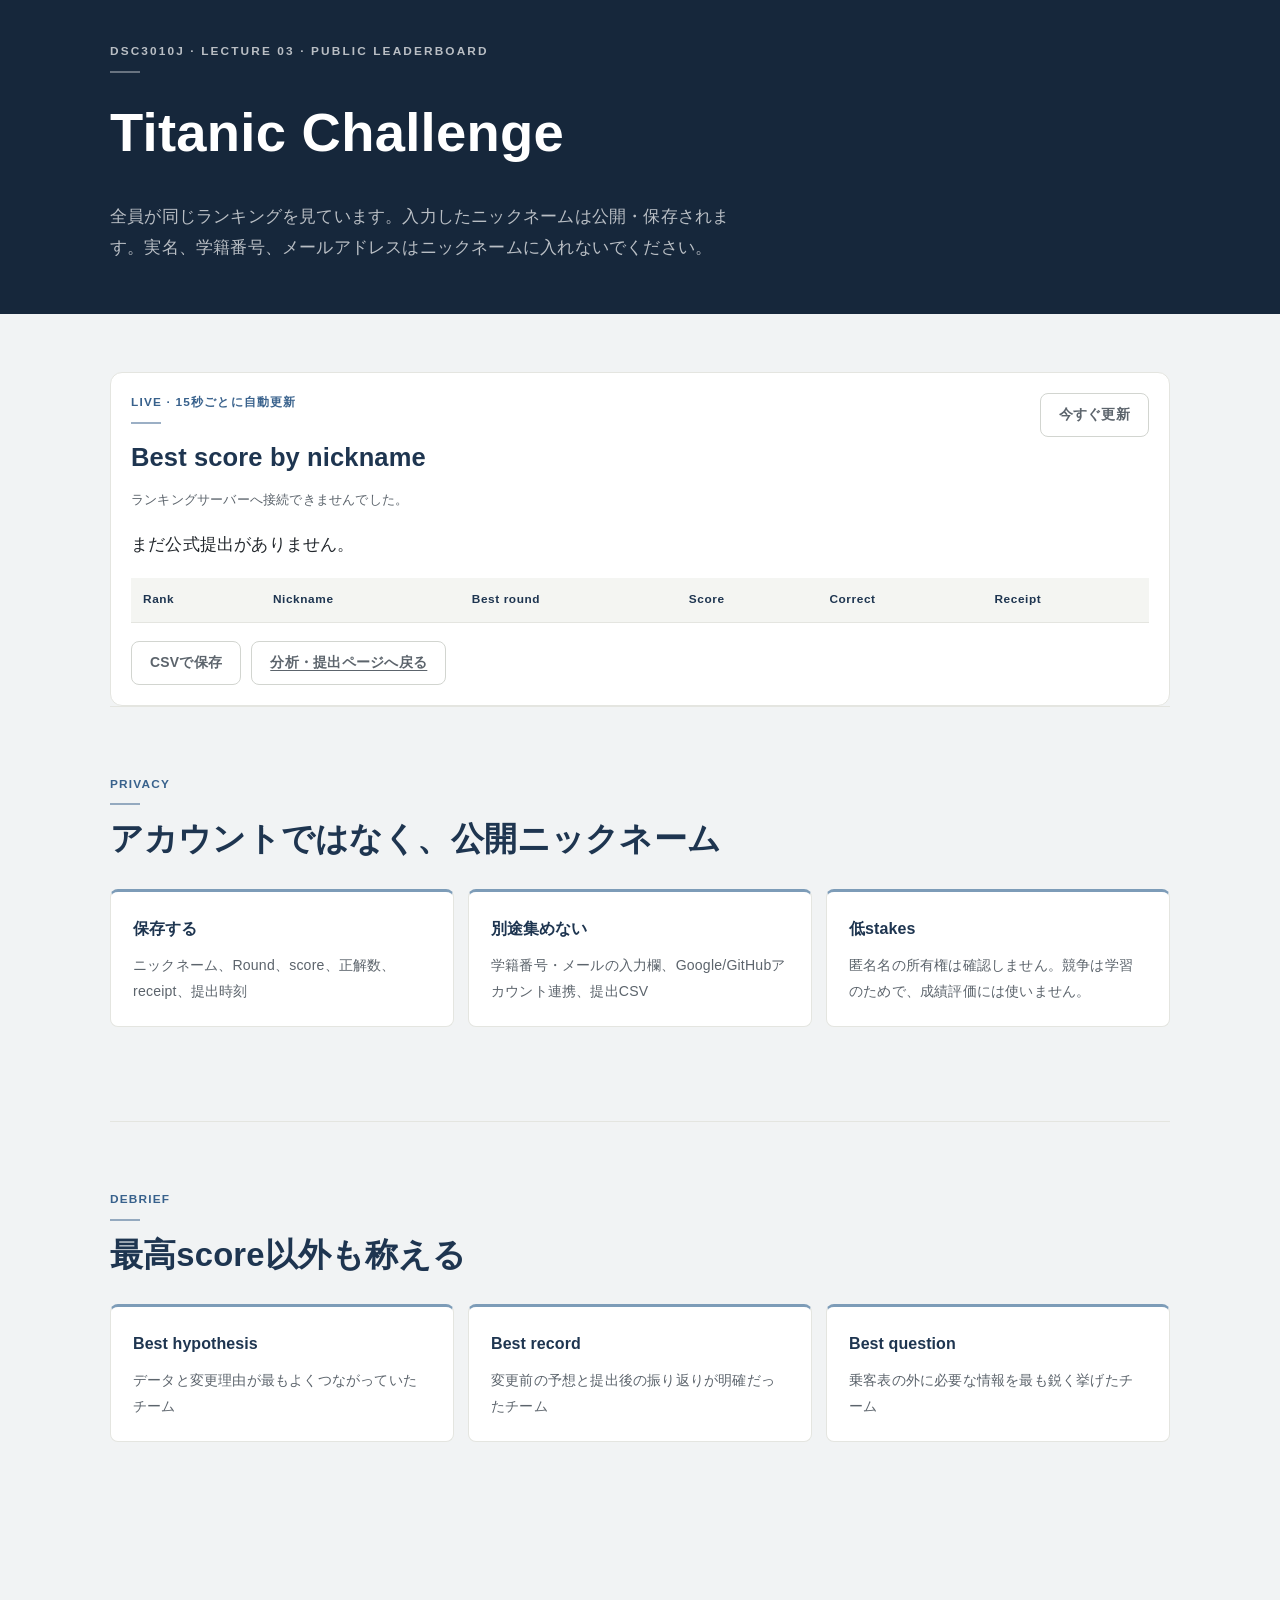
==== docs/leaderboard.html @ 3fd5242b "Publish beginner-first Lecture 3 pipeline" ====
<!DOCTYPE html>
<html lang="ja">
<head>
  <meta charset="utf-8">
  <meta name="viewport" content="width=device-width, initial-scale=1">
  <meta name="description" content="DSC3010J第3回 Titanic classroom competition 公開ランキング">
  <title>公開ランキング｜DSC3010J Titanic Challenge</title>
  <link rel="stylesheet" href="styles.css?v=20260827-beginner1">
</head>
<body class="leaderboard-page">
  <header class="leaderboard-hero">
    <div class="content-width">
      <p class="eyebrow">DSC3010J · LECTURE 03 · PUBLIC LEADERBOARD</p>
      <h1>Titanic Challenge</h1>
      <p>全員が同じランキングを見ています。入力したニックネームは公開・保存されます。実名、学籍番号、メールアドレスはニックネームに入れないでください。</p>
    </div>
  </header>

  <main class="leaderboard-main content-width">
    <section class="leaderboard-card" aria-labelledby="board-title">
      <div class="leaderboard-toolbar">
        <div>
          <p class="section-label">LIVE · 15秒ごとに自動更新</p>
          <h2 id="board-title">Best score by nickname</h2>
          <p id="leaderboard-status" class="board-status" aria-live="polite">ランキングを読み込んでいます…</p>
        </div>
        <button class="button button--quiet" id="refresh-leaderboard" type="button">今すぐ更新</button>
      </div>
      <p id="leaderboard-empty">まだ公式提出がありません。</p>
      <div class="table-scroll">
        <table>
          <thead><tr><th>Rank</th><th>Nickname</th><th>Best round</th><th>Score</th><th>Correct</th><th>Receipt</th></tr></thead>
          <tbody id="leaderboard-body"></tbody>
        </table>
      </div>
      <div class="leaderboard-actions">
        <button class="button button--quiet" id="export-leaderboard" type="button">CSVで保存</button>
        <a class="button button--quiet" href="index.html#submit">分析・提出ページへ戻る</a>
      </div>
    </section>

    <section class="concept-section" aria-labelledby="privacy-title">
      <p class="section-label">PRIVACY</p>
      <h2 id="privacy-title">アカウントではなく、公開ニックネーム</h2>
      <div class="decision-grid">
        <article><h3>保存する</h3><p>ニックネーム、Round、score、正解数、receipt、提出時刻</p></article>
        <article><h3>別途集めない</h3><p>学籍番号・メールの入力欄、Google/GitHubアカウント連携、提出CSV</p></article>
        <article><h3>低stakes</h3><p>匿名名の所有権は確認しません。競争は学習のためで、成績評価には使いません。</p></article>
      </div>
    </section>

    <section class="concept-section" aria-labelledby="awards-title">
      <p class="section-label">DEBRIEF</p>
      <h2 id="awards-title">最高score以外も称える</h2>
      <div class="decision-grid">
        <article><h3>Best hypothesis</h3><p>データと変更理由が最もよくつながっていたチーム</p></article>
        <article><h3>Best record</h3><p>変更前の予想と提出後の振り返りが明確だったチーム</p></article>
        <article><h3>Best question</h3><p>乗客表の外に必要な情報を最も鋭く挙げたチーム</p></article>
      </div>
    </section>
  </main>

  <script src="competition-data.js?v=20260827-beginner1"></script>
  <script src="api-config.js?v=20260827-beginner1"></script>
  <script src="competition-api.js?v=20260827-beginner1"></script>
  <script src="leaderboard.js?v=20260827-beginner1"></script>
</body>
</html>
---- docs/styles.css ----
/* =========================================================
   DSC3010J 第3回 実習・予測コンペページ
   落ち着いた学術系エディトリアル。淡い紙色 + 藍 + 抑えた差し色。
   ========================================================= */

:root {
  /* --- 面 --- */
  --paper:        #fbfbf9;   /* 背景（わずかに温かい白） */
  --surface:      #ffffff;   /* カード面 */
  --surface-sunk: #f4f5f2;   /* 沈んだ面 */
  --line:         #e4e5e0;   /* 罫線（ヘアライン） */
  --line-strong:  #d2d5d0;

  /* --- 文字 --- */
  --ink:          #23282d;   /* 本文 */
  --ink-soft:     #5c646c;   /* 補足 */
  --ink-faint:    #8b9299;   /* ラベル */

  /* --- 主色（藍） --- */
  --navy:         #1e3550;
  --navy-deep:    #16273b;
  --blue:         #38618c;
  --blue-soft:    #7d9cb8;
  --blue-tint:    #eef2f7;
  --blue-tint-2:  #e2e9f1;

  /* --- 差し色（いずれも彩度を落とす） --- */
  --clay:         #8a4b42;   /* 注意 */
  --clay-tint:    #f8f1ef;
  --moss:         #4a6b52;   /* 補足説明 */
  --moss-tint:    #eff3ef;
  --amber:        #8a6a2f;   /* 実行中 */

  --radius:    12px;
  --radius-sm: 8px;
  --shadow:    0 1px 2px rgba(30, 53, 80, 0.04), 0 8px 24px -14px rgba(30, 53, 80, 0.18);
  --shadow-lift: 0 2px 4px rgba(30, 53, 80, 0.05), 0 16px 36px -18px rgba(30, 53, 80, 0.25);

  --measure: 74ch;   /* 本文の読みやすい行長 */
  --page:    1060px;
  --gutter:  clamp(20px, 5vw, 40px);
}

* { box-sizing: border-box; }
[hidden] { display: none !important; }

html {
  scroll-behavior: smooth;
  -webkit-text-size-adjust: 100%;
}

body {
  margin: 0;
  color: var(--ink);
  background: var(--paper);
  font-family: -apple-system, BlinkMacSystemFont, "Segoe UI", "Hiragino Sans",
               "Hiragino Kaku Gothic ProN", "Yu Gothic UI", "Yu Gothic",
               "Noto Sans JP", Meiryo, sans-serif;
  font-size: 17px;
  line-height: 1.85;
  font-feature-settings: "palt" 1;   /* 和文の詰め。段落の見た目が締まる */
  letter-spacing: 0.012em;
  text-rendering: optimizeLegibility;
  -webkit-font-smoothing: antialiased;
}

h1, h2, h3 {
  font-feature-settings: "palt" 1;
  letter-spacing: 0.005em;
  text-wrap: balance;
}

p { text-wrap: pretty; }

button, textarea, input { font: inherit; color: inherit; }

code, pre, textarea, kbd {
  font-family: ui-monospace, "SFMono-Regular", "Cascadia Mono", Consolas,
               "Liberation Mono", Menlo, monospace;
  font-feature-settings: normal;
}

code {
  padding: 0.06em 0.34em;
  line-height: 1.5;
  color: var(--navy);
  background: var(--blue-tint);
  border: 1px solid var(--blue-tint-2);
  border-radius: 5px;
  font-size: 0.88em;
  word-break: break-word;
}

strong, b { font-weight: 700; }

a { color: var(--blue); text-underline-offset: 3px; }
a:hover { color: var(--navy); }

:focus-visible {
  outline: 2px solid var(--blue);
  outline-offset: 3px;
  border-radius: 4px;
}

hr { border: 0; border-top: 1px solid var(--line); margin: 40px 0; }

.skip-link {
  position: fixed;
  top: 10px;
  left: 10px;
  z-index: 100;
  padding: 10px 16px;
  color: #fff;
  background: var(--navy);
  border-radius: var(--radius-sm);
  text-decoration: none;
  transform: translateY(-200%);
}
.skip-link:focus { transform: translateY(0); }

.content-width {
  width: min(var(--page), calc(100% - var(--gutter) * 2));
  margin-inline: auto;
}

/* ============================ ヒーロー ============================ */

.hero {
  position: relative;
  color: #fff;
  background:
    radial-gradient(120% 140% at 88% -20%, rgba(125, 156, 184, 0.30), transparent 58%),
    linear-gradient(168deg, var(--navy) 0%, var(--navy-deep) 100%);
}

.hero::after {
  content: "";
  position: absolute;
  inset: auto 0 0 0;
  height: 1px;
  background: linear-gradient(90deg, transparent, rgba(255, 255, 255, 0.22), transparent);
}

.hero__inner {
  position: relative;
  z-index: 1;
  width: min(var(--page), calc(100% - var(--gutter) * 2));
  margin-inline: auto;
  padding: clamp(56px, 9vw, 88px) 0 clamp(48px, 7vw, 72px);
}

.eyebrow,
.section-label {
  margin: 0 0 10px;
  color: var(--blue-soft);
  font-size: 0.74rem;
  font-weight: 700;
  letter-spacing: 0.18em;
  line-height: 1.6;
}

.section-label {
  color: var(--blue);
  letter-spacing: 0.1em;
}

.eyebrow::after,
.section-label::after {
  content: "";
  display: block;
  width: 30px;
  margin-top: 10px;
  border-top: 2px solid currentColor;
  opacity: 0.5;
}

.hero h1 {
  max-width: 22ch;
  margin: 0;
  font-size: clamp(2.05rem, 5.4vw, 3.5rem);
  font-weight: 700;
  line-height: 1.28;
  letter-spacing: -0.005em;
}

.hero__lead {
  max-width: 62ch;
  margin: 22px 0 0;
  color: rgba(255, 255, 255, 0.80);
  font-size: clamp(1rem, 1.6vw, 1.14rem);
  line-height: 1.9;
}

.hero__meta {
  display: flex;
  flex-wrap: wrap;
  gap: 8px;
  margin-top: 32px;
}

.hero__meta span {
  padding: 5px 13px;
  color: rgba(255, 255, 255, 0.78);
  background: rgba(255, 255, 255, 0.05);
  border: 1px solid rgba(255, 255, 255, 0.18);
  border-radius: 999px;
  font-size: 0.8rem;
  letter-spacing: 0.02em;
}

/* ========================= 実行環境バー ========================= */

.runtime-bar {
  position: sticky;
  top: 0;
  z-index: 20;
  color: var(--ink);
  background: rgba(251, 251, 249, 0.94);
  border-bottom: 1px solid var(--line);
  backdrop-filter: saturate(1.4) blur(12px);
  -webkit-backdrop-filter: saturate(1.4) blur(12px);
}

.runtime-bar__inner {
  display: flex;
  align-items: center;
  justify-content: space-between;
  gap: 20px;
  width: min(var(--page), calc(100% - var(--gutter) * 2));
  min-height: 62px;
  margin-inline: auto;
}

/* 進み具合を、バー下端の細い線として常時表示する */
.runtime-bar__progress {
  position: absolute;
  inset: auto 0 -1px 0;
  height: 2px;
  background: transparent;
}

.runtime-bar__progress > i {
  display: block;
  width: 0;
  height: 100%;
  background: var(--blue);
  transition: width 0.4s ease;
}

.runtime-status {
  display: flex;
  align-items: center;
  gap: 12px;
  min-width: 0;
}

.runtime-status strong,
.runtime-status span { display: block; }

.runtime-status strong {
  color: var(--navy);
  font-size: 0.95rem;
  font-weight: 700;
  line-height: 1.35;
}

.runtime-status div > span {
  color: var(--ink-faint);
  font-size: 0.76rem;
  line-height: 1.45;
}

.status-dot {
  position: relative;
  width: 10px;
  height: 10px;
  flex: 0 0 10px;
  border-radius: 50%;
  background: var(--ink-faint);
}

.status-dot--loading {
  background: var(--amber);
  animation: pulse 1.8s ease-out infinite;
}

.status-dot--ready { background: var(--moss); }
.status-dot--error { background: #9d3227; }

@keyframes pulse {
  0%   { box-shadow: 0 0 0 0 rgba(138, 106, 47, 0.45); }
  70%  { box-shadow: 0 0 0 8px rgba(138, 106, 47, 0); }
  100% { box-shadow: 0 0 0 0 rgba(138, 106, 47, 0); }
}

/* ============================ 導入 ============================ */

.intro {
  display: grid;
  grid-template-columns: minmax(0, 1.65fr) minmax(250px, 0.78fr);
  gap: clamp(28px, 4vw, 52px);
  padding: clamp(44px, 5.5vw, 62px) 0 36px;
}

.intro h2,
.how-to h2,
.summary h2 {
  margin: 0;
  color: var(--navy);
  font-size: clamp(1.5rem, 3.2vw, 2.1rem);
  font-weight: 700;
  line-height: 1.45;
}

.intro__main p { max-width: var(--measure); }
.intro__main > p:last-child { margin-bottom: 0; }

.note-card {
  align-self: start;
  padding: 22px 24px;
  background: var(--surface);
  border: 1px solid var(--line);
  border-radius: var(--radius);
  box-shadow: var(--shadow);
}

.note-card h3 {
  margin: 0 0 12px;
  padding-bottom: 10px;
  color: var(--navy);
  border-bottom: 1px solid var(--line);
  font-size: 0.98rem;
}

.note-card ol {
  margin: 0;
  padding-left: 1.35em;
  color: var(--ink-soft);
  font-size: 0.92rem;
  line-height: 1.7;
}

.note-card li { margin-bottom: 8px; }
.note-card li:last-child { margin-bottom: 0; }
.note-card li b { display: block; color: var(--ink); font-weight: 700; }

/* --------------------------- 使い方 --------------------------- */

.how-to { padding: 16px 0 clamp(36px, 4vw, 48px); }

.three-steps {
  display: grid;
  grid-template-columns: repeat(3, minmax(0, 1fr));
  gap: 14px;
  margin-top: 26px;
}

.three-steps article {
  padding: 22px 22px 24px;
  background: var(--surface);
  border: 1px solid var(--line);
  border-radius: var(--radius);
}

.step-number {
  display: grid;
  place-items: center;
  width: 30px;
  height: 30px;
  color: var(--blue);
  background: var(--blue-tint);
  border: 1px solid var(--blue-tint-2);
  border-radius: 50%;
  font-size: 0.86rem;
  font-weight: 700;
}

.three-steps h3 {
  margin: 14px 0 4px;
  color: var(--navy);
  font-size: 1rem;
}

.three-steps p {
  margin: 0;
  color: var(--ink-soft);
  font-size: 0.9rem;
  line-height: 1.75;
}

.progress-panel {
  margin-top: 22px;
  padding: 16px 20px 18px;
  background: var(--surface-sunk);
  border: 1px solid var(--line);
  border-radius: var(--radius);
}

.progress-panel__labels {
  display: flex;
  justify-content: space-between;
  align-items: baseline;
  gap: 12px;
  color: var(--navy);
  font-size: 0.88rem;
}

.progress-panel__labels strong {
  font-variant-numeric: tabular-nums;
  font-size: 1rem;
}

.progress-track {
  height: 6px;
  margin-top: 10px;
  overflow: hidden;
  background: var(--blue-tint-2);
  border-radius: 999px;
}

.progress-fill {
  width: 0;
  height: 100%;
  background: var(--blue);
  border-radius: inherit;
  transition: width 0.4s ease;
}

/* ----------------------- 先に知っておくこと ----------------------- */

.error-guide {
  margin-bottom: clamp(32px, 4vw, 44px);
  padding: 24px 26px 26px;
  background: var(--surface);
  border: 1px solid var(--line);
  border-radius: var(--radius);
}

.error-guide h2 {
  margin: 0 0 18px;
  color: var(--navy);
  font-size: 1.1rem;
}

.error-guide > div {
  display: grid;
  grid-template-columns: repeat(auto-fit, minmax(min(240px, 100%), 1fr));
  gap: 10px;
}

.error-guide article {
  padding: 14px 16px 15px;
  background: var(--surface-sunk);
  border: 1px solid var(--line);
  border-radius: var(--radius-sm);
}

.error-guide article b {
  display: block;
  margin-bottom: 3px;
  color: var(--navy);
  font-size: 0.92rem;
}

.error-guide article p {
  margin: 0;
  color: var(--ink-soft);
  font-size: 0.87rem;
  line-height: 1.7;
}

/* ---------------------------- 章の一覧 ---------------------------- */

.chapter-nav {
  display: grid;
  grid-template-columns: repeat(auto-fit, minmax(min(170px, 100%), 1fr));
  gap: 8px;
  margin-bottom: clamp(36px, 4.5vw, 52px);
}

.chapter-nav a {
  padding: 14px 16px 15px;
  color: var(--navy);
  background: var(--surface);
  border: 1px solid var(--line);
  border-radius: var(--radius-sm);
  text-decoration: none;
  font-size: 0.9rem;
  font-weight: 700;
  line-height: 1.5;
  transition: border-color 0.18s ease, background 0.18s ease, transform 0.18s ease;
}

.chapter-nav a:hover,
.chapter-nav a:focus-visible {
  background: var(--blue-tint);
  border-color: var(--blue-soft);
  transform: translateY(-1px);
}

.chapter-nav span {
  display: block;
  margin-bottom: 2px;
  color: var(--blue);
  font-size: 0.66rem;
  font-weight: 700;
  letter-spacing: 0.14em;
}

/* ============================ 章見出し ============================ */

.part-heading {
  scroll-margin-top: 74px;
  color: var(--ink);
  background: var(--surface-sunk);
  border-top: 1px solid var(--line);
  border-bottom: 1px solid var(--line);
}

.part-heading .content-width {
  position: relative;
  padding: clamp(38px, 5vw, 54px) 0 clamp(34px, 4.5vw, 48px);
  border-left: 3px solid var(--blue);
  padding-left: clamp(18px, 2.5vw, 26px);
}

.part-heading p {
  margin: 0;
  color: var(--blue);
  font-size: 0.72rem;
  font-weight: 700;
  letter-spacing: 0.18em;
}

.part-heading h2 {
  margin: 6px 0 6px;
  color: var(--navy);
  font-size: clamp(1.55rem, 4vw, 2.35rem);
  font-weight: 700;
  line-height: 1.35;
}

.part-heading span {
  color: var(--ink-soft);
  font-size: 0.92rem;
}

/* ========================= 解説セクション ========================= */

.concept-section {
  padding: clamp(48px, 6vw, 68px) 0;
  border-top: 1px solid var(--line);
}

.concept-section > h2 {
  margin: 4px 0 16px;
  color: var(--navy);
  font-size: clamp(1.45rem, 3.2vw, 2.05rem);
  font-weight: 700;
  line-height: 1.45;
}

.concept-section > p { max-width: var(--measure); }

/* ---- 3列カード（前回の確認・六つの段階・五つの確認・AIの判断） ---- */

.grammar-grid {
  display: grid;
  grid-template-columns: repeat(auto-fit, minmax(min(280px, 100%), 1fr));
  gap: 12px;
  margin: 28px 0;
}

.grammar-grid article {
  padding: 20px 20px 22px;
  background: var(--surface);
  border: 1px solid var(--line);
  border-top: 2px solid var(--blue-soft);
  border-radius: var(--radius-sm);
}

.grammar-grid code {
  display: inline-block;
  margin-bottom: 10px;
  padding: 4px 10px;
  color: var(--navy);
  background: var(--blue-tint);
  font-size: 0.9rem;
  font-weight: 700;
}

.grammar-grid p {
  margin: 0;
  color: var(--ink-soft);
  font-size: 0.9rem;
  line-height: 1.75;
}

.grammar-grid p b {
  color: var(--navy);
  font-weight: 700;
}

/* ---------------------------- 型の3枚 ---------------------------- */

.type-grid {
  display: grid;
  grid-template-columns: repeat(auto-fit, minmax(min(210px, 100%), 1fr));
  gap: 12px;
  margin: 26px 0;
}

.type-grid article {
  padding: 18px 20px 20px;
  background: var(--surface);
  border: 1px solid var(--line);
  border-radius: var(--radius-sm);
}

.type-grid article > b {
  display: inline-block;
  margin-bottom: 8px;
  padding: 3px 9px;
  color: var(--navy);
  background: var(--blue-tint);
  border-radius: 5px;
  font-family: ui-monospace, "SFMono-Regular", Consolas, monospace;
  font-size: 0.88rem;
  font-weight: 700;
}

.type-grid p {
  margin: 0;
  color: var(--ink-soft);
  font-size: 0.9rem;
}

/* ------------------------- 表の構造（2枚） ------------------------- */

.structure-grid {
  display: grid;
  grid-template-columns: repeat(auto-fit, minmax(min(220px, 100%), 1fr));
  gap: 12px;
  margin: 26px 0;
}

.structure-grid article {
  padding: 18px 20px 20px;
  background: var(--surface);
  border: 1px solid var(--line);
  border-left: 3px solid var(--blue-soft);
  border-radius: var(--radius-sm);
}

.structure-grid article > b {
  display: block;
  margin-bottom: 4px;
  color: var(--navy);
  font-size: 1rem;
}

.structure-grid p {
  margin: 0;
  color: var(--ink-soft);
  font-size: 0.9rem;
}

/* --------------------------- 比較演算子 --------------------------- */

.operator-guide {
  margin: 24px 0;
  padding: 22px 24px 24px;
  background: var(--surface);
  border: 1px solid var(--line);
  border-radius: var(--radius);
}

.operator-guide h3 {
  margin: 0 0 14px;
  color: var(--navy);
  font-size: 1rem;
}

.operator-guide > div {
  display: grid;
  grid-template-columns: repeat(auto-fit, minmax(min(130px, 100%), 1fr));
  gap: 8px;
}

.operator-guide > div span {
  padding: 10px 12px;
  background: var(--surface-sunk);
  border: 1px solid var(--line);
  border-radius: var(--radius-sm);
}

.operator-guide > div b {
  display: block;
  margin-bottom: 5px;
  color: var(--ink-soft);
  font-size: 0.76rem;
  font-weight: 700;
  letter-spacing: 0.04em;
}

.operator-guide > div code {
  background: var(--blue-tint);
  font-size: 0.98rem;
  font-weight: 700;
}

.operator-guide > p {
  margin: 16px 0 0;
  color: var(--ink-soft);
  font-size: 0.89rem;
  line-height: 1.8;
}

/* ============================ 各問（lesson） ============================ */

.lesson {
  display: grid;
  grid-template-columns: 66px minmax(0, 1fr);
  gap: clamp(16px, 2.5vw, 28px);
  padding: clamp(44px, 5vw, 60px) 0;
  border-top: 1px solid var(--line);
}

.lesson:first-of-type { border-top: 0; }

.lesson__number {
  padding-top: 10px;
  color: var(--blue-soft);
  font-family: ui-monospace, "SFMono-Regular", Consolas, monospace;
  font-size: 1.5rem;
  font-weight: 700;
  font-variant-numeric: tabular-nums;
  line-height: 1;
  letter-spacing: 0.02em;
}

.lesson__body { min-width: 0; }

.lesson h2 {
  margin: 0;
  color: var(--navy);
  font-size: clamp(1.32rem, 2.9vw, 1.82rem);
  font-weight: 700;
  line-height: 1.45;
}

.lesson__body > p {
  max-width: var(--measure);
  margin: 14px 0;
}

.lesson h2 + p { margin-top: 16px; }

/* --------------------------- 注記ブロック --------------------------- */
/*  ラベル + 本文。左に細い罫。全面ベタ塗りは使わない（落ち着かせるため） */

.predict,
.explanation,
.warning-card,
.takeaway,
.syntax-card {
  display: grid;
  grid-template-columns: minmax(0, 168px) minmax(0, 1fr);
  align-items: start;
  gap: 6px 20px;
  margin: 22px 0;
  padding: 16px 20px 17px;
  border: 1px solid var(--line);
  border-left: 3px solid var(--line-strong);
  border-radius: var(--radius-sm);
  font-size: 0.94rem;
  line-height: 1.8;
}

.predict > strong,
.explanation > strong,
.warning-card > strong,
.takeaway > strong,
.syntax-card > code {
  font-size: 0.9rem;
  font-weight: 700;
  line-height: 1.65;
}

.predict {
  background: var(--surface-sunk);
  border-left-color: var(--blue-soft);
}
.predict > strong { color: var(--blue); }

.syntax-card {
  align-items: center;
  background: var(--blue-tint);
  border-color: var(--blue-tint-2);
  border-left-color: var(--blue);
}

.syntax-card > code {
  padding: 6px 12px;
  color: var(--navy);
  background: var(--surface);
  border-color: var(--blue-tint-2);
  font-size: 1rem;
  line-height: 1.7;
}

.syntax-card > span { color: var(--ink-soft); }

/* 長い文（AIに送ったプロンプトなど）を引用するときは、横並びをやめて積む */
.syntax-card--prompt {
  display: block;
  padding: 18px 22px 18px;
}

.syntax-card--prompt > code {
  display: block;
  margin: 0 0 10px;
  padding: 14px 16px;
  font-size: 0.94rem;
  font-weight: 500;
  line-height: 1.95;
}

.syntax-card--prompt > span {
  display: block;
  font-size: 0.82rem;
}

.explanation {
  background: var(--moss-tint);
  border-color: #dfe7e0;
  border-left-color: var(--moss);
}
.explanation > strong { color: var(--moss); }

.warning-card {
  background: var(--clay-tint);
  border-color: #eeddd9;
  border-left-color: var(--clay);
}
.warning-card > strong { color: var(--clay); }

/* 要点。もっとも強いが、暗い面ではなく濃い藍の縁取りで示す */
.takeaway {
  background: var(--blue-tint);
  border-color: var(--blue-tint-2);
  border-left: 3px solid var(--navy);
}
.takeaway > strong { color: var(--navy); }
.takeaway > span { color: #33414f; }

.predict code,
.explanation code,
.warning-card code,
.takeaway code {
  background: rgba(255, 255, 255, 0.72);
  border-color: rgba(30, 53, 80, 0.1);
}

/* ------------------------- 読む順・対応づけ ------------------------- */

.reading-order {
  display: flex;
  flex-wrap: wrap;
  align-items: center;
  gap: 8px;
  margin: 22px 0;
  padding: 15px 18px;
  background: var(--surface);
  border: 1px solid var(--line);
  border-radius: var(--radius-sm);
  font-size: 0.9rem;
}

.reading-order span {
  padding: 6px 11px;
  color: var(--navy);
  background: var(--surface-sunk);
  border: 1px solid var(--line);
  border-radius: 6px;
  font-weight: 700;
}

.reading-order b {
  color: var(--blue-soft);
  font-size: 1.05rem;
}

.code-map {
  display: grid;
  grid-template-columns: repeat(auto-fit, minmax(min(240px, 100%), 1fr));
  gap: 8px;
  margin: 22px 0;
}

.code-map span {
  padding: 10px 13px;
  color: var(--ink-soft);
  background: var(--surface);
  border: 1px solid var(--line);
  border-radius: var(--radius-sm);
  font-size: 0.88rem;
}

/* --------------------------- 一文の位置づけ --------------------------- */

.sentence-profile {
  display: grid;
  grid-template-columns: repeat(auto-fit, minmax(min(230px, 100%), 1fr));
  gap: 1px;
  overflow: hidden;
  margin: 22px 0 -8px;
  background: var(--line);
  border: 1px solid var(--line);
  border-radius: var(--radius-sm);
}

.sentence-profile span {
  padding: 11px 14px;
  background: var(--surface);
  font-size: 0.84rem;
  line-height: 1.6;
}

.sentence-profile b {
  display: block;
  margin-bottom: 2px;
  color: var(--ink-faint);
  font-size: 0.68rem;
  font-weight: 700;
  letter-spacing: 0.1em;
}

/* ============================ Rのセル ============================ */

.r-cell {
  overflow: hidden;
  margin: 26px 0;
  background: var(--surface);
  border: 1px solid var(--line-strong);
  border-radius: var(--radius);
  box-shadow: var(--shadow);
  transition: border-color 0.2s ease, box-shadow 0.2s ease;
}

.r-cell:focus-within { box-shadow: var(--shadow-lift); }
.r-cell.is-complete  { border-color: rgba(74, 107, 82, 0.5); }
.r-cell.is-running   { border-color: var(--blue-soft); }
.r-cell.has-error    { border-color: rgba(138, 75, 66, 0.55); }

.r-cell__head {
  display: flex;
  justify-content: space-between;
  align-items: baseline;
  gap: 14px;
  padding: 10px 18px;
  color: rgba(255, 255, 255, 0.55);
  background: var(--navy-deep);
  font-size: 0.72rem;
  font-weight: 600;
  letter-spacing: 0.06em;
}

.r-cell__head > span:first-child { color: rgba(255, 255, 255, 0.86); }
.r-cell__head > span:last-child  { text-align: right; }

.r-cell textarea {
  display: block;
  width: 100%;
  min-height: 120px;
  resize: vertical;
  padding: 20px;
  color: #e9eef4;
  background: #1c2a3a;
  border: 0;
  border-radius: 0;
  outline: 0;
  font-size: 0.92rem;
  line-height: 1.7;
  tab-size: 2;
  letter-spacing: 0.01em;
  white-space: pre;
  overflow-x: auto;
  caret-color: #8fb8d8;
}

.r-cell textarea::selection { background: rgba(143, 184, 216, 0.3); }
.r-cell textarea:focus { box-shadow: inset 3px 0 0 var(--blue-soft); }

.r-cell--single textarea {
  min-height: 74px;
  resize: none;
  font-size: 1rem;
}

.r-setup { display: none; }

.r-cell__actions {
  display: flex;
  flex-wrap: wrap;
  gap: 10px;
  padding: 14px 18px;
  background: var(--surface-sunk);
  border-top: 1px solid var(--line);
}

/* ------------------------------ ボタン ------------------------------ */

.button {
  min-height: 40px;
  padding: 8px 18px;
  color: #fff;
  background: var(--blue);
  border: 1px solid var(--blue);
  border-radius: var(--radius-sm);
  cursor: pointer;
  font-size: 0.87rem;
  font-weight: 700;
  letter-spacing: 0.02em;
  transition: background 0.18s ease, border-color 0.18s ease, color 0.18s ease;
}

.button:hover:not(:disabled) {
  background: var(--navy);
  border-color: var(--navy);
}

.button:active:not(:disabled) { transform: translateY(1px); }

.button:disabled {
  color: #9aa4ad;
  background: #e6e8e5;
  border-color: #dcdfdb;
  cursor: not-allowed;
}

.button--quiet {
  color: var(--ink-soft);
  background: transparent;
  border-color: var(--line-strong);
}

.button--quiet:hover:not(:disabled) {
  color: var(--navy);
  background: var(--surface);
  border-color: var(--blue-soft);
}

.button--quiet:disabled { background: transparent; border-color: var(--line); }

.runtime-bar .button--quiet { min-height: 34px; padding: 4px 14px; font-size: 0.8rem; }

/* ----------------------------- Rの返事 ----------------------------- */

.r-output {
  background: var(--surface);
  border-top: 1px solid var(--line);
}

.r-output__label {
  padding: 12px 18px 0;
  color: var(--ink-faint);
  font-size: 0.7rem;
  font-weight: 700;
  letter-spacing: 0.1em;
}

.text-output {
  min-height: 54px;
  margin: 0;
  padding: 8px 18px 18px;
  overflow-x: auto;
  color: var(--ink);
  white-space: pre-wrap;
  font-size: 0.89rem;
  line-height: 1.62;
  tab-size: 8;
}

.text-output:empty { display: none; }

.text-output.is-error {
  margin: 8px 14px 14px;
  padding: 12px 14px;
  color: #7d3227;
  background: var(--clay-tint);
  border-left: 3px solid var(--clay);
  border-radius: 6px;
}

.plot-output {
  display: grid;
  gap: 14px;
  padding: 0 18px 20px;
}

.plot-output:empty { display: none; }

.plot-output canvas {
  display: block;
  width: min(100%, 760px);
  height: auto;
  margin-inline: auto;
  background: #fff;
  border: 1px solid var(--line);
  border-radius: var(--radius-sm);
}

/* ============================ まとめ ============================ */

.summary {
  padding: clamp(60px, 8vw, 92px) 0;
  border-top: 1px solid var(--line);
}

.summary-grid {
  display: grid;
  grid-template-columns: repeat(auto-fit, minmax(min(360px, 100%), 1fr));
  gap: 12px;
  margin-top: 28px;
}

.summary-grid article {
  display: grid;
  grid-template-columns: 28px minmax(0, 1fr);
  align-items: start;
  gap: 16px;
  padding: 20px 22px;
  background: var(--surface);
  border: 1px solid var(--line);
  border-radius: var(--radius);
}

.summary-grid article span {
  display: grid;
  place-items: center;
  width: 28px;
  height: 28px;
  color: var(--blue);
  background: var(--blue-tint);
  border: 1px solid var(--blue-tint-2);
  border-radius: 50%;
  font-size: 0.82rem;
  font-weight: 700;
}

.summary-grid p {
  margin: 0;
  font-size: 0.94rem;
  line-height: 1.8;
}

.system-reference {
  margin-top: 28px;
  padding: 24px 26px 26px;
  background: var(--surface);
  border: 1px solid var(--line);
  border-radius: var(--radius);
}

.system-reference h3 {
  margin: 0 0 16px;
  padding-bottom: 10px;
  color: var(--navy);
  border-bottom: 1px solid var(--line);
  font-size: 1rem;
}

.system-reference > div {
  display: grid;
  grid-template-columns: repeat(auto-fit, minmax(min(380px, 100%), 1fr));
  gap: 8px;
}

.system-reference article {
  padding: 13px 16px;
  background: var(--surface-sunk);
  border: 1px solid var(--line);
  border-radius: var(--radius-sm);
}

.system-reference article span {
  display: block;
  margin-bottom: 5px;
  color: var(--ink-faint);
  font-size: 0.7rem;
  font-weight: 700;
  letter-spacing: 0.1em;
}

.system-reference article p {
  margin: 0;
  font-size: 0.86rem;
  line-height: 1.9;
}

.system-reference article code { background: var(--surface); }

/* 章の締めの一文。ページ内で唯一の暗い面にして、ここぞという所で効かせる */
.final-message {
  margin-top: 28px;
  padding: 26px 30px;
  color: rgba(255, 255, 255, 0.95);
  background: linear-gradient(168deg, var(--navy) 0%, var(--navy-deep) 100%);
  border-radius: var(--radius);
  font-size: clamp(1rem, 1.9vw, 1.1rem);
  font-weight: 500;
  line-height: 1.85;
  text-align: center;
  text-wrap: balance;
}

/* --------------------------- 次回までの課題 --------------------------- */

.reference-note {
  padding: clamp(40px, 5vw, 60px) 0 clamp(56px, 7vw, 80px);
}

.reference-note h2 {
  margin: 0 0 16px;
  color: var(--navy);
  font-size: clamp(1.3rem, 2.8vw, 1.7rem);
  font-weight: 700;
}

.reference-note p {
  max-width: var(--measure);
  color: var(--ink-soft);
  font-size: 0.96rem;
}

.reference-note p strong { color: var(--ink); }

/* ============================= フッター ============================= */

footer {
  color: rgba(255, 255, 255, 0.6);
  background: var(--navy-deep);
}

/* ========================= 第3回：pipeline ========================= */

.hero--lecture03 {
  background:
    radial-gradient(80% 150% at 90% -20%, rgba(190, 159, 91, 0.28), transparent 60%),
    linear-gradient(165deg, #1d3550 0%, #122437 100%);
}

.synthetic-notice {
  margin-top: 44px;
  padding: 24px 28px;
  background: var(--clay-tint);
  border: 1px solid #ead6d1;
  border-left: 5px solid var(--clay);
  border-radius: var(--radius);
}

.synthetic-notice h2 { margin: 0 0 8px; color: var(--navy); font-size: 1.28rem; }
.synthetic-notice p:last-child { margin: 0; color: var(--ink-soft); font-size: 0.93rem; }

/* -------------------- 初学者向けイントロダクション -------------------- */

.beginner-start,
.competition-primer,
.pipeline-overview,
.class-timeline,
.data-guide,
.model-primer {
  padding: clamp(48px, 6vw, 72px) 0;
}

.competition-primer,
.pipeline-overview,
.class-timeline,
.data-guide,
.model-primer {
  border-top: 1px solid var(--line);
}

.beginner-start > h2,
.competition-primer > h2,
.pipeline-overview > h2,
.class-timeline > h2,
.data-guide > h2,
.model-primer > h2 {
  max-width: 29ch;
  margin: 4px 0 14px;
  color: var(--navy);
  font-size: clamp(1.5rem, 3.4vw, 2.2rem);
  line-height: 1.42;
}

.beginner-start__lead,
.competition-primer__lead,
.model-primer__lead {
  max-width: 76ch;
  margin: 0;
  color: var(--ink-soft);
}

.start-grid {
  display: grid;
  grid-template-columns: repeat(3, minmax(0, 1fr));
  gap: 14px;
  margin: 28px 0;
}

.start-grid article {
  display: grid;
  grid-template-columns: 38px minmax(0, 1fr);
  grid-template-rows: auto 1fr;
  gap: 5px 13px;
  min-width: 0;
  padding: 22px;
  background: var(--surface);
  border: 1px solid var(--line);
  border-top: 3px solid var(--blue-soft);
  border-radius: var(--radius);
  box-shadow: var(--shadow);
}

.start-grid article > span {
  display: grid;
  grid-row: 1 / span 2;
  width: 36px;
  height: 36px;
  place-items: center;
  color: #fff;
  background: var(--navy);
  border-radius: 50%;
  font-size: 0.92rem;
  font-weight: 750;
}

.start-grid h3 {
  margin: 1px 0 0;
  color: var(--navy);
  font-size: 1rem;
  line-height: 1.5;
}

.start-grid p {
  margin: 0;
  color: var(--ink-soft);
  font-size: 0.9rem;
  line-height: 1.75;
}

/* --------------------- コンペの比喩と役割 --------------------- */

.competition-analogy,
.passenger-probability {
  display: grid;
  grid-template-columns: repeat(3, minmax(0, 1fr) auto) minmax(0, 1fr);
  align-items: stretch;
  gap: 10px;
  margin: 30px 0 22px;
}

.competition-analogy article,
.passenger-probability article {
  min-width: 0;
  padding: 18px 15px;
  background: var(--surface);
  border: 1px solid var(--line);
  border-top: 3px solid var(--blue-soft);
  border-radius: var(--radius-sm);
  text-align: center;
}

.competition-analogy article > span,
.passenger-probability article > span {
  display: block;
  color: var(--ink-soft);
  font-size: 0.76rem;
  font-weight: 700;
  line-height: 1.55;
}

.competition-analogy article > strong,
.passenger-probability article > strong {
  display: block;
  margin: 6px 0;
  color: var(--navy);
  font-size: 1.08rem;
  line-height: 1.45;
  overflow-wrap: anywhere;
}

.competition-analogy article > p {
  margin: 0;
  color: var(--ink-soft);
  font-size: 0.84rem;
  line-height: 1.7;
}

.competition-analogy > i,
.passenger-probability > i,
.model-code-bridge > i {
  align-self: center;
  color: var(--ink-faint);
  font-size: 1.1rem;
  font-style: normal;
  font-weight: 750;
}

.competition-roles,
.why-competition-grid,
.code-argument-guide {
  display: grid;
  grid-template-columns: repeat(3, minmax(0, 1fr));
  gap: 12px;
  margin: 22px 0;
}

.competition-roles article,
.why-competition-grid article,
.code-argument-guide article {
  min-width: 0;
  padding: 18px 20px;
  background: var(--surface-sunk);
  border: 1px solid var(--line);
  border-radius: var(--radius-sm);
}

.competition-roles h3,
.why-competition-grid h3 {
  margin: 0 0 6px;
  color: var(--navy);
  font-size: 0.96rem;
}

.competition-roles p,
.why-competition-grid p,
.code-argument-guide p {
  margin: 0;
  color: var(--ink-soft);
  font-size: 0.88rem;
  line-height: 1.7;
}

/* -------------------------- 分析フロー -------------------------- */

.pipeline-overview > p:not(.section-label) {
  max-width: var(--measure);
}

.pipeline-flow {
  margin: 30px 0 0;
}

.pipeline-flow__steps {
  display: grid;
  grid-template-columns: repeat(7, minmax(0, 1fr));
  gap: 20px;
  margin: 0;
  padding: 0;
  list-style: none;
}

.pipeline-flow__steps li {
  position: relative;
  min-width: 0;
  padding: 17px 13px 15px;
  background: var(--surface);
  border: 1px solid var(--line);
  border-top: 4px solid var(--blue-soft);
  border-radius: var(--radius-sm);
  box-shadow: var(--shadow);
}

.pipeline-flow__steps li:not(:last-child)::after {
  content: "→";
  position: absolute;
  top: 48%;
  right: -18px;
  z-index: 1;
  color: var(--ink-faint);
  font-size: 1.05rem;
  font-weight: 750;
  transform: translateY(-50%);
}

.flow-number {
  display: grid;
  width: 30px;
  height: 30px;
  place-items: center;
  color: #fff;
  background: var(--navy);
  border-radius: 50%;
  font-size: 0.8rem;
  font-weight: 750;
}

.pipeline-flow__steps h3 {
  min-height: 3em;
  margin: 11px 0 6px;
  color: var(--navy);
  font-size: 0.91rem;
  line-height: 1.5;
}

.pipeline-flow__steps p {
  margin: 0 0 13px;
  color: var(--ink-soft);
  font-size: 0.79rem;
  line-height: 1.65;
}

.pipeline-flow__steps small {
  display: block;
  padding-top: 9px;
  color: var(--moss);
  border-top: 1px solid var(--line);
  font-size: 0.74rem;
  font-weight: 750;
  line-height: 1.5;
}

.pipeline-flow__loop {
  display: flex;
  align-items: center;
  justify-content: center;
  gap: 10px;
  margin: 20px 0 8px;
  color: var(--moss);
}

.pipeline-flow__loop > span {
  font-size: 1.7rem;
  font-weight: 700;
  line-height: 1;
}

.pipeline-flow__loop p {
  margin: 0;
  font-size: 0.9rem;
  font-weight: 700;
}

.pipeline-flow figcaption {
  max-width: 76ch;
  margin: 0 auto;
  color: var(--ink-soft);
  font-size: 0.88rem;
  line-height: 1.75;
  text-align: center;
}

/* ------------------------ 90分と二つのデータ ------------------------ */

.class-timeline ol {
  display: grid;
  grid-template-columns: repeat(3, minmax(0, 1fr));
  gap: 10px;
  margin: 26px 0 0;
  padding: 0;
  list-style: none;
  counter-reset: class-block;
}

.class-timeline li {
  position: relative;
  min-width: 0;
  padding: 18px 18px 18px 52px;
  background: var(--surface);
  border: 1px solid var(--line);
  border-radius: var(--radius-sm);
  counter-increment: class-block;
}

.class-timeline li::before {
  content: counter(class-block);
  position: absolute;
  top: 18px;
  left: 17px;
  display: grid;
  width: 25px;
  height: 25px;
  place-items: center;
  color: var(--navy);
  background: var(--blue-tint);
  border: 1px solid var(--blue-tint-2);
  border-radius: 50%;
  font-size: 0.73rem;
  font-weight: 750;
}

.class-timeline time {
  display: block;
  color: var(--blue);
  font-size: 0.78rem;
  font-weight: 750;
  font-variant-numeric: tabular-nums;
}

.class-timeline li > span {
  display: block;
  margin-top: 3px;
  color: var(--ink-soft);
  font-size: 0.87rem;
  line-height: 1.65;
}

.dataset-pair {
  display: grid;
  grid-template-columns: repeat(2, minmax(0, 1fr));
  gap: 12px;
  margin: 22px 0;
}

.dataset-pair article {
  padding: 18px 20px;
  background: var(--surface);
  border: 1px solid var(--line);
  border-top: 4px solid var(--blue-soft);
  border-radius: var(--radius-sm);
}

.dataset-pair article:first-child { border-top-color: var(--moss); }

.dataset-pair h3 {
  margin: 0 0 7px;
  color: var(--navy);
  font-size: 1rem;
}

.dataset-pair p { margin: 0; font-size: 0.9rem; }

.dataset-pair small {
  display: block;
  margin-top: 7px;
  color: var(--ink-soft);
  font-size: 0.8rem;
  line-height: 1.6;
}

.accuracy-example {
  display: flex;
  flex-wrap: wrap;
  align-items: baseline;
  justify-content: center;
  gap: 5px 7px;
  margin: 20px 0 16px;
  padding: 15px 12px;
  background: var(--blue-tint);
  border: 1px solid var(--blue-tint-2);
  border-radius: var(--radius-sm);
  font-variant-numeric: tabular-nums;
  line-height: 1.25;
}

.accuracy-example strong,
.accuracy-example b {
  color: var(--navy);
  font-size: 1.55rem;
}

.accuracy-example b { color: var(--moss); }
.accuracy-example span { color: var(--ink-soft); font-size: 0.76rem; }
.accuracy-example i { color: var(--ink); font-style: normal; font-weight: 700; }

/* --------------------- データ辞書・Rの読み方 --------------------- */

.data-guide > p:not(.section-label) { max-width: var(--measure); }

.data-guide .table-scroll {
  margin-top: 24px;
  border: 1px solid var(--line);
  border-radius: var(--radius);
  background: var(--surface);
  box-shadow: var(--shadow);
}

.data-dictionary {
  min-width: 760px;
  font-size: 0.86rem;
  line-height: 1.62;
}

.data-dictionary th {
  padding: 12px 14px;
  color: var(--navy);
  background: var(--blue-tint);
  border-bottom: 2px solid var(--blue-tint-2);
  font-size: 0.76rem;
  letter-spacing: 0.04em;
}

.data-dictionary td {
  padding: 11px 14px;
  vertical-align: top;
}

.data-dictionary tbody tr:nth-child(even) { background: var(--surface-sunk); }
.data-dictionary tbody tr:last-child td { border-bottom: 0; }
.data-dictionary td:first-child { white-space: nowrap; }

.secondary-columns {
  margin-top: 12px;
  padding: 14px 17px;
  background: var(--surface-sunk);
  border: 1px solid var(--line);
  border-radius: var(--radius-sm);
}

.secondary-columns summary {
  color: var(--navy);
  cursor: pointer;
  font-size: 0.9rem;
  font-weight: 700;
}

.secondary-columns p {
  margin: 10px 0 0;
  color: var(--ink-soft);
  font-size: 0.88rem;
}

.preloaded-code {
  display: grid;
  grid-template-columns: minmax(230px, 0.85fr) minmax(0, 1.3fr);
  gap: 14px 20px;
  margin-top: 24px;
  padding: 22px;
  background: var(--moss-tint);
  border: 1px solid #d8e3d9;
  border-left: 4px solid var(--moss);
  border-radius: var(--radius);
}

.preloaded-code > div strong,
.preloaded-code > div span {
  display: block;
}

.preloaded-code > div strong { color: var(--moss); }

.preloaded-code > div span {
  margin-top: 6px;
  color: var(--ink-soft);
  font-size: 0.87rem;
  line-height: 1.7;
}

.preloaded-code pre {
  margin: 0;
  overflow-x: auto;
  padding: 16px;
  color: #eef4f8;
  background: var(--navy-deep);
  border-radius: var(--radius-sm);
  font-size: 0.82rem;
  line-height: 1.75;
}

.preloaded-code pre code {
  padding: 0;
  color: inherit;
  background: none;
  border: 0;
  white-space: pre;
}

.preloaded-code > p {
  grid-column: 1 / -1;
  margin: 0;
  color: var(--ink-soft);
  font-size: 0.84rem;
}

.comment-demo {
  display: grid;
  grid-template-columns: minmax(280px, 0.9fr) minmax(0, 1.1fr);
  gap: 18px;
  margin: 24px 0;
  padding: 22px;
  background: var(--surface);
  border: 1px solid var(--line);
  border-radius: var(--radius);
  box-shadow: var(--shadow);
}

.comment-demo pre {
  align-self: start;
  margin: 0;
  overflow-x: auto;
  padding: 18px;
  color: #edf2f6;
  background: var(--navy-deep);
  border-radius: var(--radius-sm);
  font-size: 0.86rem;
  line-height: 1.8;
}

.comment-demo pre code {
  padding: 0;
  color: inherit;
  background: none;
  border: 0;
  white-space: pre;
}

.comment-demo pre span { color: #b9d7c0; }
.comment-demo pre b { color: #f2cb7a; }

.comment-demo dl { margin: 0; }

.comment-demo dl > div {
  display: grid;
  grid-template-columns: minmax(92px, 0.45fr) minmax(0, 1fr);
  gap: 10px;
  padding: 9px 0;
  border-bottom: 1px solid var(--line);
}

.comment-demo dl > div:first-child { padding-top: 0; }
.comment-demo dl > div:last-child { padding-bottom: 0; border-bottom: 0; }
.comment-demo dt { font-weight: 700; }
.comment-demo dd { margin: 0; color: var(--ink-soft); font-size: 0.86rem; }

.r-output-guide {
  display: grid;
  grid-template-columns: auto minmax(0, 1fr);
  align-items: center;
  gap: 16px;
  margin: 22px 0;
  padding: 16px 19px;
  background: var(--blue-tint);
  border: 1px solid var(--blue-tint-2);
  border-radius: var(--radius-sm);
}

.r-output-guide > code {
  padding: 8px 11px;
  color: #f4f7fa;
  background: var(--navy-deep);
  border: 0;
  font-size: 1rem;
  font-weight: 700;
}

.r-output-guide p { margin: 0; color: var(--ink-soft); font-size: 0.89rem; }

.rate-reading,
.rate-bars {
  display: grid;
  grid-template-columns: repeat(2, minmax(0, 1fr));
  gap: 12px;
  margin: 24px 0;
}

.rate-reading article,
.rate-bars article {
  padding: 18px 20px;
  background: var(--surface);
  border: 1px solid var(--line);
  border-radius: var(--radius-sm);
}

.rate-reading h3,
.rate-bars h3 { margin: 0; color: var(--navy); font-size: 0.94rem; }
.rate-reading p,
.rate-bars p { margin: 5px 0; color: var(--ink-soft); font-size: 0.88rem; }
.rate-reading article > strong,
.rate-bars article > strong { display: block; color: var(--navy); font-size: 1.35rem; }

.rate-bar {
  display: block;
  height: 11px;
  margin-top: 10px;
  overflow: hidden;
  background: var(--blue-tint-2);
  border: 1px solid #cfd9e4;
  border-radius: 999px;
}

.rate-bar i {
  display: block;
  height: 100%;
  background: var(--blue);
  border-right: 2px solid var(--navy);
  border-radius: inherit;
}

/* --------------------- 回帰・ロジスティック回帰 --------------------- */

.model-panels {
  display: grid;
  grid-template-columns: repeat(2, minmax(0, 1fr));
  gap: 18px;
  margin: 30px 0;
}

.model-panel {
  min-width: 0;
  padding: clamp(20px, 2.6vw, 27px);
  background: var(--surface);
  border: 1px solid var(--line);
  border-radius: var(--radius);
  box-shadow: var(--shadow);
}

.model-panel h3 {
  margin: 0 0 15px;
  color: var(--navy);
  font-size: 1.04rem;
  line-height: 1.55;
}

.model-panel > p:last-child {
  margin-bottom: 0;
  color: var(--ink-soft);
  font-size: 0.9rem;
  line-height: 1.75;
}

.model-panel > svg,
.model-chart,
.model-chart svg {
  display: block;
  width: 100%;
  height: auto;
}

.model-panel > svg {
  max-height: 330px;
  padding: 4px 0;
}

.chart-axis {
  stroke: var(--ink);
  stroke-width: 2;
  vector-effect: non-scaling-stroke;
}

.chart-points {
  fill: var(--blue);
  stroke: var(--navy-deep);
  stroke-width: 1.25;
}

.regression-line,
.logistic-line {
  fill: none;
  stroke: var(--clay);
  stroke-width: 4;
  stroke-linecap: round;
  vector-effect: non-scaling-stroke;
}

.threshold-line {
  stroke: var(--ink-soft);
  stroke-width: 1.75;
  stroke-dasharray: 7 6;
  vector-effect: non-scaling-stroke;
}

.predict-zero-area { fill: var(--clay-tint); }
.predict-one-area { fill: var(--moss-tint); }

.chart-label,
.threshold-label {
  fill: var(--ink-soft);
  font-family: -apple-system, BlinkMacSystemFont, "Segoe UI", "Noto Sans JP", sans-serif;
  font-size: 16px;
}

.threshold-label {
  fill: var(--navy);
  font-weight: 750;
}

.model-equation {
  margin: 15px 0;
  padding: 13px 15px;
  color: var(--navy);
  background: var(--blue-tint);
  border: 1px solid var(--blue-tint-2);
  border-radius: var(--radius-sm);
  font-family: ui-monospace, "SFMono-Regular", Consolas, monospace;
  font-size: clamp(0.85rem, 1.7vw, 1rem);
  font-weight: 650;
  line-height: 1.7;
  text-align: center;
}

.model-equation > span:first-child { font-weight: 750; }

.model-equation--stack > span {
  display: block;
  overflow-wrap: anywhere;
}

.model-equation--stack > span + span {
  margin-top: 5px;
  padding-top: 5px;
  border-top: 1px solid var(--blue-tint-2);
}

.passenger-probability {
  margin-top: 8px;
}

.passenger-probability article {
  display: grid;
  align-content: center;
  min-height: 102px;
  background: var(--moss-tint);
  border-color: #d8e3d9;
  border-top-color: var(--moss);
}

.model-code-bridge {
  display: grid;
  grid-template-columns: repeat(2, minmax(0, 1fr) auto) minmax(0, 1fr);
  align-items: stretch;
  gap: 12px;
  margin: 24px 0;
}

.model-code-bridge article {
  min-width: 0;
  padding: 18px 20px;
  background: var(--surface-sunk);
  border: 1px solid var(--line);
  border-radius: var(--radius-sm);
}

.model-code-bridge article > code,
.code-argument-guide article > code {
  display: inline-block;
  margin-bottom: 8px;
  font-size: 0.9rem;
  font-weight: 750;
}

.model-code-bridge p {
  margin: 0;
  color: var(--ink-soft);
  font-size: 0.88rem;
  line-height: 1.7;
}

.formula-reading {
  display: flex;
  flex-wrap: wrap;
  align-items: center;
  justify-content: center;
  gap: 8px 10px;
  margin: 22px 0;
  padding: 20px;
  background: var(--blue-tint);
  border: 1px solid var(--blue-tint-2);
  border-radius: var(--radius);
}

.formula-reading > code {
  padding: 7px 11px;
  color: var(--navy);
  background: var(--surface);
  border-color: var(--blue-tint-2);
  font-size: 0.98rem;
  font-weight: 750;
}

.formula-reading > span {
  color: var(--ink-soft);
  font-size: 0.9rem;
  font-weight: 700;
}

.formula-reading > small {
  flex: 1 0 100%;
  margin-top: 7px;
  color: var(--ink-soft);
  font-size: 0.84rem;
  line-height: 1.7;
  text-align: center;
}

.code-argument-guide article {
  border-top: 3px solid var(--blue-soft);
}

/* ---------------------- 初学者向けブロックの可変幅 ---------------------- */

@media (max-width: 980px) {
  .pipeline-flow__steps {
    grid-template-columns: 1fr;
    gap: 28px;
  }

  .pipeline-flow__steps li {
    display: grid;
    grid-template-columns: 36px minmax(140px, 0.42fr) minmax(0, 1fr) minmax(95px, 0.28fr);
    align-items: center;
    gap: 12px;
    padding: 15px 18px;
  }

  .pipeline-flow__steps h3,
  .pipeline-flow__steps p,
  .pipeline-flow__steps small { min-height: 0; margin: 0; }

  .pipeline-flow__steps small {
    padding: 0 0 0 12px;
    border-top: 0;
    border-left: 1px solid var(--line);
  }

  .pipeline-flow__steps li:not(:last-child)::after {
    content: "↓";
    top: auto;
    right: 50%;
    bottom: -27px;
    transform: translateX(50%);
  }
}

@media (max-width: 860px) {
  .start-grid,
  .competition-roles,
  .why-competition-grid,
  .class-timeline ol,
  .model-panels,
  .code-argument-guide {
    grid-template-columns: 1fr;
  }

  .competition-analogy,
  .passenger-probability,
  .model-code-bridge {
    grid-template-columns: 1fr;
  }

  .competition-analogy > i,
  .passenger-probability > i,
  .model-code-bridge > i {
    justify-self: center;
    transform: rotate(90deg);
  }

  .competition-analogy article,
  .passenger-probability article { text-align: left; }

  .preloaded-code,
  .comment-demo { grid-template-columns: 1fr; }

  .model-panel > svg { max-height: none; }
}

@media (max-width: 600px) {
  .beginner-start,
  .competition-primer,
  .pipeline-overview,
  .class-timeline,
  .data-guide,
  .model-primer {
    padding: 42px 0;
  }

  .start-grid article { padding: 18px; }

  .pipeline-flow__steps li {
    display: block;
    padding: 17px 18px;
  }

  .pipeline-flow__steps h3 { margin: 11px 0 5px; }
  .pipeline-flow__steps p { margin-bottom: 11px; }

  .pipeline-flow__steps small {
    padding: 8px 0 0;
    border-top: 1px solid var(--line);
    border-left: 0;
  }

  .pipeline-flow__loop { align-items: flex-start; justify-content: flex-start; }
  .pipeline-flow figcaption { text-align: left; }

  .dataset-pair,
  .rate-reading,
  .rate-bars { grid-template-columns: 1fr; }

  .preloaded-code,
  .comment-demo { padding: 18px; }

  .comment-demo dl > div { grid-template-columns: 1fr; gap: 3px; }
  .r-output-guide { grid-template-columns: 1fr; }

  .model-panel { padding: 18px 14px; }
  .model-panel > svg { width: calc(100% + 8px); margin-left: -4px; }

  .formula-reading {
    align-items: stretch;
    flex-direction: column;
  }

  .formula-reading > span { text-align: center; }
  .formula-reading > small { flex-basis: auto; text-align: left; }
}

@media print {
  .start-grid article,
  .competition-analogy article,
  .pipeline-flow__steps li,
  .model-panel,
  .data-guide .table-scroll {
    box-shadow: none;
    break-inside: avoid;
  }

  .pipeline-flow__steps { grid-template-columns: repeat(4, 1fr); }
  .pipeline-flow__steps li::after { display: none; }
  .model-panels { grid-template-columns: repeat(2, minmax(0, 1fr)); }
}

.pipeline-strip {
  display: flex;
  flex-wrap: wrap;
  align-items: center;
  gap: 9px;
  margin: 26px 0;
}

.pipeline-strip span {
  padding: 9px 13px;
  color: var(--navy);
  background: var(--blue-tint);
  border: 1px solid var(--blue-tint-2);
  border-radius: 999px;
  font-size: 0.85rem;
  font-weight: 700;
}

.pipeline-strip i { color: var(--ink-faint); font-style: normal; }

.repo-map {
  display: grid;
  grid-template-columns: repeat(5, 1fr);
  gap: 10px;
  margin: 28px 0;
}

.repo-map article {
  min-width: 0;
  padding: 16px;
  background: var(--surface);
  border: 1px solid var(--line);
  border-radius: var(--radius-sm);
  text-align: center;
}

.repo-map article p { margin: 8px 0 0; color: var(--ink-soft); font-size: 0.8rem; }
.download-row { display: flex; flex-wrap: wrap; gap: 10px; margin-top: 22px; }
.large-number { margin: 6px 0 10px; color: var(--navy); font-size: 1.45rem; font-weight: 750; }

.vector-demo {
  display: flex;
  flex-wrap: wrap;
  align-items: center;
  justify-content: center;
  gap: 10px;
  margin: 22px 0;
  padding: 18px;
  background: var(--surface-sunk);
  border: 1px solid var(--line);
  border-radius: var(--radius-sm);
}

.vector-demo span { color: var(--ink-faint); font-size: 0.85rem; }
.vector-demo--stack { margin-top: 26px; }

.download-panel {
  display: flex;
  align-items: center;
  justify-content: space-between;
  gap: 20px;
  margin-top: 22px;
  padding: 20px 22px;
  background: var(--moss-tint);
  border: 1px solid #d8e3d9;
  border-radius: var(--radius);
}

.download-panel strong,
.download-panel span { display: block; }
.download-panel span { margin-top: 4px; color: var(--ink-soft); font-size: 0.85rem; }

.decision-section { padding: clamp(56px, 7vw, 84px) 0; }
.decision-section h2 { margin: 0 0 22px; color: var(--navy); font-size: clamp(1.45rem, 3vw, 2.05rem); }

.decision-grid {
  display: grid;
  grid-template-columns: repeat(3, 1fr);
  gap: 14px;
  margin: 26px 0;
}

.decision-grid article {
  padding: 22px;
  background: var(--surface);
  border: 1px solid var(--line);
  border-top: 3px solid var(--blue-soft);
  border-radius: var(--radius-sm);
}

.decision-grid h3 { margin: 0 0 8px; color: var(--navy); font-size: 1rem; }
.decision-grid p { margin: 0; color: var(--ink-soft); font-size: 0.88rem; }

/* ========================== 採点インターフェース ========================== */

.score-section {
  padding: clamp(62px, 8vw, 96px) 0;
  color: rgba(255, 255, 255, 0.88);
  background: linear-gradient(165deg, #182e46, #102235);
}

.score-section .section-label { color: #9bb5cb; }
.score-section h2 { margin: 0; color: #fff; font-size: clamp(1.65rem, 4vw, 2.55rem); }
.score-lead { max-width: 68ch; color: rgba(255, 255, 255, 0.7); }

.score-form {
  display: grid;
  grid-template-columns: minmax(160px, 0.8fr) minmax(130px, 0.55fr) minmax(220px, 1.2fr) auto;
  align-items: end;
  gap: 14px;
  margin: 32px 0 20px;
}

.score-form label span { display: block; margin-bottom: 7px; color: rgba(255, 255, 255, 0.76); font-size: 0.78rem; font-weight: 700; }
.score-form input {
  width: 100%;
  min-height: 49px;
  padding: 10px 12px;
  color: var(--ink);
  background: #fff;
  border: 1px solid rgba(255, 255, 255, 0.25);
  border-radius: var(--radius-sm);
}

.submission-source small {
  display: block;
  margin-top: 7px;
  color: rgba(255, 255, 255, 0.62);
  font-size: 0.72rem;
  line-height: 1.45;
}

.submission-source small[data-ready="true"] { color: #bff3d4; }

.score-button { min-height: 49px; background: #f1f4f7; color: var(--navy); }

.score-error {
  margin: 18px 0;
  padding: 16px 18px;
  color: #561f1a;
  background: #fdece8;
  border: 1px solid #f4c9c0;
  border-radius: var(--radius-sm);
}

.score-result {
  display: grid;
  grid-template-columns: 1fr auto;
  gap: 4px 22px;
  margin: 28px 0 12px;
  padding: clamp(24px, 4vw, 38px);
  color: var(--ink);
  background: #fff;
  border-radius: var(--radius);
  box-shadow: 0 22px 50px -26px rgba(0, 0, 0, 0.65);
}

.score-result > p:first-child { grid-column: 1; margin: 0; color: var(--navy); font-weight: 750; }
.score-result > strong { grid-column: 2; grid-row: 1 / span 2; color: var(--navy); font-size: clamp(2.8rem, 8vw, 5.3rem); line-height: 0.9; font-variant-numeric: tabular-nums; }
.score-result > span { grid-column: 1; color: var(--ink-faint); font-size: 0.72rem; font-weight: 750; letter-spacing: 0.16em; }
.score-result > p:not(:first-child) { grid-column: 1 / -1; margin: 20px 0 0; color: var(--ink-soft); }
.score-result > small { grid-column: 1 / -1; color: var(--ink-faint); }
.copy-receipt { margin-bottom: 16px; color: #fff; border-color: rgba(255, 255, 255, 0.3); }

.shared-board-preview { margin-top: 38px; }
.shared-board-heading { display: flex; align-items: end; justify-content: space-between; gap: 20px; }
.shared-board-heading h3 { margin: 0 0 5px; color: #fff; }
.shared-board-heading p { margin: 0; color: rgba(255, 255, 255, 0.62); font-size: 0.82rem; }
.shared-board-heading > div:last-child { display: flex; gap: 8px; }
.shared-board-heading .button { color: #fff; border-color: rgba(255, 255, 255, 0.3); }
.shared-board-card { margin-top: 14px; }
.score-section .shared-board-card table { color: var(--ink); }
.score-section .shared-board-card th { color: var(--navy); background: var(--surface-sunk); }
.score-section .shared-board-card td { border-color: var(--line); }
.score-section .shared-board-card p { color: var(--ink-soft); }
.table-scroll { overflow-x: auto; }

table { width: 100%; border-collapse: collapse; font-size: 0.88rem; }
th, td { padding: 11px 12px; border-bottom: 1px solid var(--line); text-align: left; }
th { color: var(--navy); background: var(--surface-sunk); font-size: 0.74rem; letter-spacing: 0.05em; }
.score-section table { color: rgba(255, 255, 255, 0.82); }
.score-section th { color: rgba(255, 255, 255, 0.68); background: rgba(255, 255, 255, 0.08); }
.score-section td { border-color: rgba(255, 255, 255, 0.14); }

.commit-example {
  display: grid;
  grid-template-columns: 110px minmax(0, 1fr);
  gap: 10px 14px;
  align-items: center;
  margin: 24px 0;
  padding: 22px;
  background: var(--surface-sunk);
  border: 1px solid var(--line);
  border-radius: var(--radius);
}

.commit-example span { color: var(--ink-soft); font-size: 0.78rem; font-weight: 700; }
.commit-example code { padding: 8px 10px; }

.final-section { padding: clamp(62px, 8vw, 92px) 0; background: #edf1f4; }
.final-section h2 { margin: 0 0 20px; color: var(--navy); font-size: clamp(1.5rem, 3vw, 2.1rem); }
.final-section ol { max-width: var(--measure); }

footer > .content-width {
  display: flex;
  justify-content: space-between;
  gap: 20px;
  padding: 26px 0;
  font-size: 0.78rem;
}

/* =========================== 公開ランキング =========================== */

.leaderboard-page { min-height: 100vh; background: #f1f3f4; }
.leaderboard-hero { padding: 42px 0 34px; color: #fff; background: var(--navy-deep); }
.leaderboard-hero h1 { margin: 0; font-size: clamp(2rem, 5vw, 3.4rem); }
.leaderboard-hero p { max-width: 66ch; color: rgba(255, 255, 255, 0.7); }
.leaderboard-main { padding: 34px 0 70px; }
.leaderboard-form {
  display: grid;
  grid-template-columns: 1.2fr 0.55fr 0.7fr 0.8fr auto;
  gap: 10px;
  align-items: end;
  padding: 20px;
  background: #fff;
  border: 1px solid var(--line);
  border-radius: var(--radius);
  box-shadow: var(--shadow);
}
.leaderboard-form label span { display: block; margin-bottom: 5px; color: var(--ink-soft); font-size: 0.74rem; font-weight: 700; }
.leaderboard-form input,
.leaderboard-form select { width: 100%; min-height: 44px; padding: 8px 10px; border: 1px solid var(--line-strong); border-radius: 7px; background: #fff; }
.leaderboard-card { margin-top: 24px; padding: 20px; background: #fff; border: 1px solid var(--line); border-radius: var(--radius); }
.leaderboard-toolbar { display: flex; align-items: start; justify-content: space-between; gap: 24px; }
.leaderboard-toolbar h2 { margin: 2px 0 6px; color: var(--navy); }
.board-status { margin: 0; color: var(--ink-soft); font-size: 0.84rem; }
.leaderboard-card table { font-size: 1rem; }
.leaderboard-card td { padding-block: 15px; }
.rank { width: 64px; color: var(--ink-faint); font-size: 1.25rem; font-weight: 750; }
.board-score { color: var(--navy); font-size: 1.35rem; font-weight: 800; font-variant-numeric: tabular-nums; }
.leaderboard-actions { display: flex; gap: 10px; margin-top: 18px; }

@media (max-width: 860px) {
  .repo-map { grid-template-columns: repeat(2, 1fr); }
  .decision-grid { grid-template-columns: 1fr; }
  .score-form { grid-template-columns: 1fr; }
  .shared-board-heading { align-items: start; flex-direction: column; }
  .leaderboard-toolbar { align-items: stretch; flex-direction: column; }
  .leaderboard-form { grid-template-columns: 1fr 1fr; }
  .leaderboard-form .button { grid-column: 1 / -1; }
}

@media (max-width: 600px) {
  .pipeline-strip i { display: none; }
  .repo-map { grid-template-columns: 1fr; }
  .download-panel { align-items: stretch; flex-direction: column; }
  .score-result { grid-template-columns: 1fr; }
  .score-result > strong { grid-column: 1; grid-row: auto; margin-top: 16px; }
  .score-result > span,
  .score-result > p:not(:first-child),
  .score-result > small { grid-column: 1; }
  .leaderboard-form { grid-template-columns: 1fr; }
  .leaderboard-form .button { grid-column: auto; }
  footer > .content-width { display: block; }
  footer > .content-width span { display: block; margin-bottom: 4px; }
}

.footer__inner {
  display: flex;
  justify-content: space-between;
  gap: 20px;
  padding: 26px 0;
  font-size: 0.78rem;
  line-height: 1.7;
}

/* ============================= 可変幅 ============================= */

@media (max-width: 860px) {
  .intro { grid-template-columns: 1fr; }
  .three-steps { grid-template-columns: 1fr; }

  .predict,
  .explanation,
  .warning-card,
  .takeaway,
  .syntax-card {
    grid-template-columns: 1fr;
    gap: 6px;
  }
}

@media (max-width: 600px) {
  body { font-size: 16px; line-height: 1.8; }

  :root { --gutter: 16px; }

  .runtime-bar__inner { min-height: 58px; }
  .runtime-status div > span { display: none; }

  .lesson {
    grid-template-columns: 1fr;
    gap: 4px;
    padding: 46px 0;
  }

  .lesson__number { padding-top: 0; font-size: 1.15rem; }

  .r-cell textarea { padding: 16px; font-size: 0.84rem; }
  .r-cell--single textarea { font-size: 0.9rem; }
  .r-cell__head { flex-direction: column; gap: 2px; }
  .r-cell__head > span:last-child { text-align: left; }

  .r-cell__actions .button { flex: 1 1 auto; }

  .footer__inner { display: block; }
  .footer__inner span { display: block; margin-bottom: 6px; }
}

@media (prefers-reduced-motion: reduce) {
  *, *::before, *::after {
    scroll-behavior: auto !important;
    animation-duration: 0.01ms !important;
    animation-iteration-count: 1 !important;
    transition-duration: 0.01ms !important;
  }
}

@media print {
  .runtime-bar, .r-cell__actions, .skip-link, .chapter-nav { display: none; }
  body { background: #fff; font-size: 10.5pt; }
  .lesson { page-break-inside: avoid; }
}
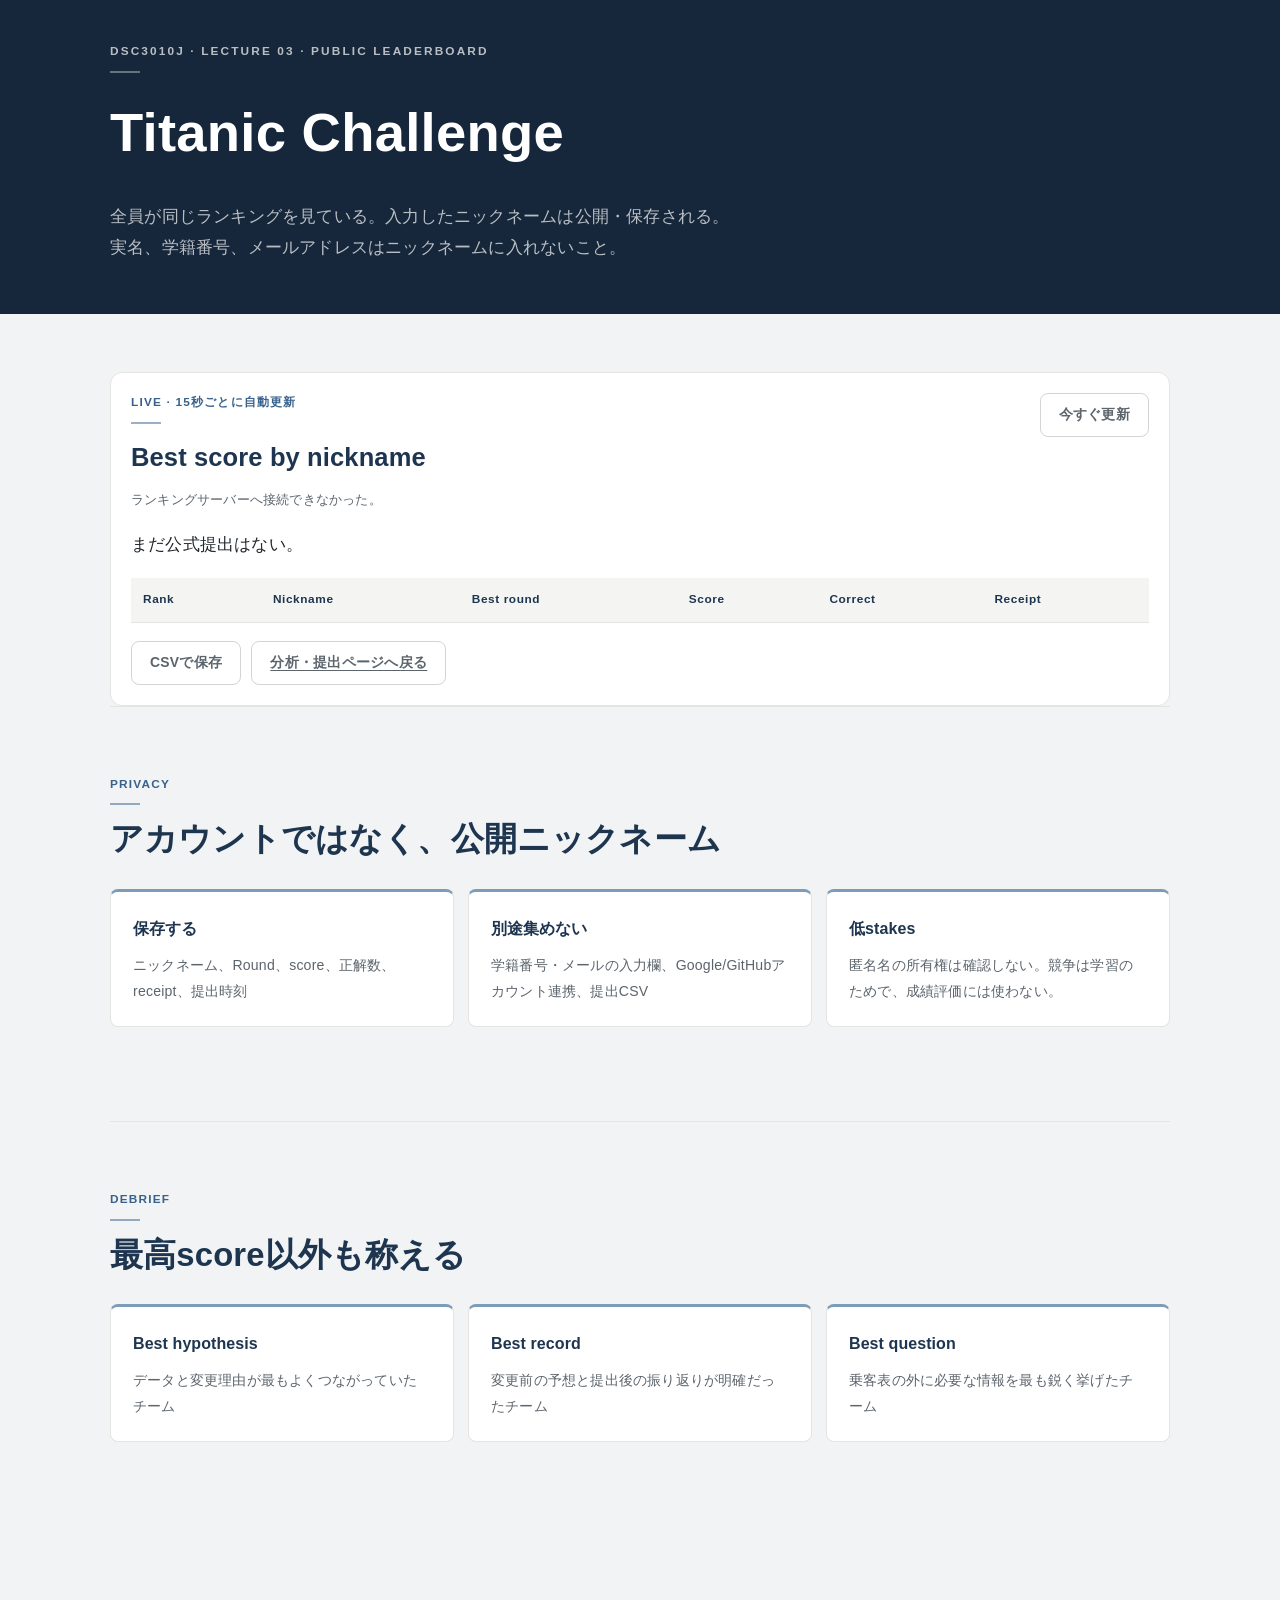
==== commit 07fca107: "Convert all page and UI text to plain (dearu) style Co-Authored-By: Claude Opus 5 (1M context) <nore" ====
--- a/docs/leaderboard.html
+++ b/docs/leaderboard.html
@@ -5,6 +5,7 @@
   <meta name="viewport" content="width=device-width, initial-scale=1">
   <meta name="description" content="DSC3010J第3回 Titanic classroom competition 公開ランキング">
   <title>公開ランキング｜DSC3010J Titanic Challenge</title>
+  <link rel="icon" href="data:image/svg+xml,%3Csvg xmlns='http://www.w3.org/2000/svg' viewBox='0 0 64 64'%3E%3Crect width='64' height='64' rx='12' fill='%230d3159'/%3E%3Ctext x='32' y='43' text-anchor='middle' font-family='Arial,sans-serif' font-size='34' font-weight='700' fill='white'%3ER%3C/text%3E%3C/svg%3E">
   <link rel="stylesheet" href="styles.css?v=20260827-beginner1">
 </head>
 <body class="leaderboard-page">
@@ -12,7 +13,7 @@
     <div class="content-width">
       <p class="eyebrow">DSC3010J · LECTURE 03 · PUBLIC LEADERBOARD</p>
       <h1>Titanic Challenge</h1>
-      <p>全員が同じランキングを見ています。入力したニックネームは公開・保存されます。実名、学籍番号、メールアドレスはニックネームに入れないでください。</p>
+      <p>全員が同じランキングを見ている。入力したニックネームは公開・保存される。実名、学籍番号、メールアドレスはニックネームに入れないこと。</p>
     </div>
   </header>
 
@@ -22,11 +23,11 @@
         <div>
           <p class="section-label">LIVE · 15秒ごとに自動更新</p>
           <h2 id="board-title">Best score by nickname</h2>
-          <p id="leaderboard-status" class="board-status" aria-live="polite">ランキングを読み込んでいます…</p>
+          <p id="leaderboard-status" class="board-status" aria-live="polite">ランキングを読み込み中…</p>
         </div>
         <button class="button button--quiet" id="refresh-leaderboard" type="button">今すぐ更新</button>
       </div>
-      <p id="leaderboard-empty">まだ公式提出がありません。</p>
+      <p id="leaderboard-empty">まだ公式提出はない。</p>
       <div class="table-scroll">
         <table>
           <thead><tr><th>Rank</th><th>Nickname</th><th>Best round</th><th>Score</th><th>Correct</th><th>Receipt</th></tr></thead>
@@ -45,7 +46,7 @@
       <div class="decision-grid">
         <article><h3>保存する</h3><p>ニックネーム、Round、score、正解数、receipt、提出時刻</p></article>
         <article><h3>別途集めない</h3><p>学籍番号・メールの入力欄、Google/GitHubアカウント連携、提出CSV</p></article>
-        <article><h3>低stakes</h3><p>匿名名の所有権は確認しません。競争は学習のためで、成績評価には使いません。</p></article>
+        <article><h3>低stakes</h3><p>匿名名の所有権は確認しない。競争は学習のためで、成績評価には使わない。</p></article>
       </div>
     </section>
 
@@ -62,7 +63,7 @@
 
   <script src="competition-data.js?v=20260827-beginner1"></script>
   <script src="api-config.js?v=20260827-beginner1"></script>
-  <script src="competition-api.js?v=20260827-beginner1"></script>
-  <script src="leaderboard.js?v=20260827-beginner1"></script>
+  <script src="competition-api.js?v=20260828-plain1"></script>
+  <script src="leaderboard.js?v=20260828-plain1"></script>
 </body>
 </html>
--- a/docs/styles.css
+++ b/docs/styles.css
@@ -47,6 +47,11 @@
 html {
   scroll-behavior: smooth;
   -webkit-text-size-adjust: 100%;
+}
+
+section[id],
+h2[id] {
+  scroll-margin-top: 96px;
 }
 
 body {
@@ -1263,7 +1268,22 @@
 .synthetic-notice h2 { margin: 0 0 8px; color: var(--navy); font-size: 1.28rem; }
 .synthetic-notice p:last-child { margin: 0; color: var(--ink-soft); font-size: 0.93rem; }
 
-/* -------------------- 初学者向けイントロダクション -------------------- */
+.beginner-start + .synthetic-notice { margin-top: 0; }
+
+.context-source {
+  margin: 0;
+  color: var(--ink-soft);
+  font-size: 0.88rem;
+}
+
+.context-source a {
+  color: var(--blue);
+  font-weight: 700;
+}
+
+.start-grid p strong { color: var(--navy); }
+
+/* ------------------------- Lesson introduction ------------------------- */
 
 .beginner-start,
 .competition-primer,
@@ -1940,13 +1960,15 @@
   vector-effect: non-scaling-stroke;
 }
 
-.chart-points {
+.chart-points,
+.data-point {
   fill: var(--blue);
   stroke: var(--navy-deep);
   stroke-width: 1.25;
 }
 
 .regression-line,
+.linear-line,
 .logistic-line {
   fill: none;
   stroke: var(--clay);
@@ -2089,7 +2111,7 @@
   border-top: 3px solid var(--blue-soft);
 }
 
-/* ---------------------- 初学者向けブロックの可変幅 ---------------------- */
+/* ---------------------- Responsive lesson blocks ----------------------- */
 
 @media (max-width: 980px) {
   .pipeline-flow__steps {
@@ -2555,3 +2577,1775 @@
   body { background: #fff; font-size: 10.5pt; }
   .lesson { page-break-inside: avoid; }
 }
+
+/* ================================================================
+   Guided three-step lesson
+   The data, shared R workspace, learned rule, and submission path
+   are styled as one continuous story for first-time learners.
+   ================================================================ */
+
+.question-intro,
+.data-first,
+.workspace-explainer,
+.submission-builder {
+  padding: clamp(50px, 6.5vw, 78px) 0;
+}
+
+.data-first,
+.workspace-explainer,
+.pipeline-overview,
+.model-primer,
+.submission-builder {
+  border-top: 1px solid var(--line);
+}
+
+.question-intro > h2,
+.data-first > h2,
+.workspace-explainer > h2,
+.submission-builder > h2 {
+  max-width: 31ch;
+  margin: 0 0 14px;
+  color: var(--navy);
+  font-size: clamp(1.55rem, 3.6vw, 2.2rem);
+  line-height: 1.42;
+}
+
+.question-intro > p:not(.section-label),
+.data-first > p:not(.section-label),
+.workspace-explainer > p:not(.section-label),
+.submission-builder > p:not(.section-label),
+.section-lead {
+  max-width: 76ch;
+  color: var(--ink-soft);
+}
+
+/* The lesson question: known rows -> one rule -> new rows. */
+
+.question-route {
+  display: grid;
+  grid-template-columns: minmax(0, 1fr) auto minmax(0, 1fr) auto minmax(0, 1fr);
+  align-items: stretch;
+  gap: 12px;
+  margin-top: 30px;
+}
+
+.question-route article {
+  display: grid;
+  align-content: center;
+  min-width: 0;
+  min-height: 150px;
+  padding: 22px 20px;
+  background: var(--surface);
+  border: 1px solid var(--line);
+  border-top: 3px solid var(--blue-soft);
+  border-radius: var(--radius);
+  box-shadow: var(--shadow);
+  text-align: center;
+}
+
+.question-route article:nth-of-type(2) {
+  background: var(--blue-tint);
+  border-color: var(--blue-tint-2);
+  border-top-color: var(--blue);
+}
+
+.question-route article:last-of-type {
+  border-top-color: var(--moss);
+}
+
+.question-route span {
+  color: var(--ink-soft);
+  font-size: 0.78rem;
+  font-weight: 700;
+}
+
+.question-route strong {
+  display: block;
+  margin: 5px 0;
+  color: var(--navy);
+  font-size: clamp(1.2rem, 2.2vw, 1.55rem);
+  line-height: 1.35;
+}
+
+.question-route p {
+  margin: 0;
+  color: var(--ink-soft);
+  font-size: 0.86rem;
+  line-height: 1.65;
+}
+
+.question-route > i {
+  align-self: center;
+  color: var(--blue-soft);
+  font-size: 1.45rem;
+  font-style: normal;
+  font-weight: 700;
+}
+
+/* Put the actual rows before the terminology. */
+
+.data-preview-grid {
+  display: grid;
+  grid-template-columns: repeat(2, minmax(0, 1fr));
+  gap: 18px;
+  margin: 30px 0 20px;
+}
+
+.data-preview-card {
+  min-width: 0;
+  overflow: hidden;
+  background: var(--surface);
+  border: 1px solid var(--line);
+  border-radius: var(--radius);
+  box-shadow: var(--shadow);
+}
+
+.data-preview-card--train { border-top: 4px solid var(--moss); }
+.data-preview-card--challenge { border-top: 4px solid var(--blue); }
+
+.data-preview-card__head {
+  display: flex;
+  align-items: center;
+  justify-content: space-between;
+  gap: 18px;
+  padding: 18px 20px 15px;
+  border-bottom: 1px solid var(--line);
+}
+
+.data-preview-card__head span {
+  display: block;
+  color: var(--ink-soft);
+  font-size: 0.74rem;
+  font-weight: 700;
+  letter-spacing: 0.05em;
+}
+
+.data-preview-card__head h3 {
+  margin: 2px 0 0;
+  color: var(--navy);
+  font-size: 1.15rem;
+}
+
+.data-preview-card__head > strong {
+  flex: 0 0 auto;
+  padding: 4px 10px;
+  color: var(--moss);
+  background: var(--moss-tint);
+  border: 1px solid #d8e3d9;
+  border-radius: 999px;
+  font-size: 0.76rem;
+}
+
+.data-preview-card--challenge .data-preview-card__head > strong {
+  color: var(--blue);
+  background: var(--blue-tint);
+  border-color: var(--blue-tint-2);
+}
+
+.data-preview-card .table-scroll { margin: 0; }
+
+.preview-table {
+  min-width: 410px;
+  font-variant-numeric: tabular-nums;
+}
+
+.preview-table th,
+.preview-table td {
+  padding: 9px 13px;
+  text-align: center;
+}
+
+.preview-table th:first-child,
+.preview-table td:first-child {
+  width: 54px;
+  color: var(--ink-faint);
+  background: var(--surface-sunk);
+}
+
+.preview-table .answer-column {
+  color: #31553b;
+  background: var(--moss-tint);
+  font-weight: 800;
+}
+
+.preview-table .hidden-answer-column {
+  color: var(--blue);
+  background:
+    repeating-linear-gradient(-45deg, transparent 0 7px, rgba(56, 97, 140, 0.055) 7px 14px),
+    var(--blue-tint);
+  font-weight: 800;
+}
+
+.data-preview-card > p {
+  margin: 0;
+  padding: 15px 20px 18px;
+  color: var(--ink-soft);
+  border-top: 1px solid var(--line);
+  font-size: 0.86rem;
+  line-height: 1.7;
+}
+
+.minimal-dictionary {
+  display: grid;
+  grid-template-columns: repeat(3, minmax(0, 1fr));
+  gap: 10px;
+  margin: 20px 0;
+}
+
+.minimal-dictionary article {
+  min-width: 0;
+  padding: 17px 18px 18px;
+  background: var(--surface);
+  border: 1px solid var(--line);
+  border-radius: var(--radius-sm);
+}
+
+.minimal-dictionary article > code {
+  display: inline-block;
+  margin-bottom: 8px;
+  font-weight: 750;
+}
+
+.minimal-dictionary article > strong {
+  display: block;
+  color: var(--navy);
+  font-size: 0.93rem;
+}
+
+.minimal-dictionary article > p {
+  margin: 4px 0 0;
+  color: var(--ink-soft);
+  font-size: 0.84rem;
+  line-height: 1.7;
+}
+
+.minimal-dictionary__system {
+  grid-column: 1 / -1;
+  display: grid;
+  grid-template-columns: minmax(105px, auto) minmax(150px, 0.42fr) minmax(0, 1fr);
+  align-items: center;
+  gap: 14px;
+  background: var(--surface-sunk) !important;
+  border-style: dashed !important;
+}
+
+.minimal-dictionary__system > code,
+.minimal-dictionary__system > p { margin: 0 !important; }
+
+.secondary-columns {
+  margin-top: 14px;
+  padding: 14px 18px;
+  background: var(--surface-sunk);
+  border: 1px solid var(--line);
+  border-radius: var(--radius-sm);
+  color: var(--ink-soft);
+  font-size: 0.88rem;
+}
+
+.secondary-columns summary {
+  color: var(--navy);
+  cursor: pointer;
+  font-weight: 700;
+}
+
+.secondary-columns p { margin-bottom: 0; }
+
+/* A literal four-stage competition path and a concrete score definition. */
+
+.competition-analogy--plain article {
+  border-top: 3px solid var(--blue-soft);
+}
+
+.competition-analogy--plain article > span {
+  display: grid;
+  place-items: center;
+  width: 27px;
+  height: 27px;
+  margin: 0 auto 7px;
+  color: #fff;
+  background: var(--blue);
+  border-radius: 50%;
+  font-size: 0.76rem;
+}
+
+.competition-analogy--plain article:last-of-type { border-top-color: var(--moss); }
+
+.accuracy-explained {
+  display: grid;
+  grid-template-columns: minmax(180px, 0.65fr) minmax(0, 1fr);
+  gap: 22px;
+  margin-top: 24px;
+  padding: 22px 24px;
+  background: var(--moss-tint);
+  border: 1px solid #d8e3d9;
+  border-left: 4px solid var(--moss);
+  border-radius: var(--radius);
+}
+
+.accuracy-explained > strong {
+  color: var(--moss);
+  font-size: 1rem;
+  line-height: 1.65;
+}
+
+.accuracy-explained > p {
+  margin: 0;
+  color: var(--ink-soft);
+  font-size: 0.91rem;
+  line-height: 1.8;
+}
+
+/* One browser tab, one R memory, three ordered script sections. */
+
+.workspace-flow {
+  margin: 30px 0 22px;
+  padding: 25px;
+  background: var(--surface-sunk);
+  border: 1px solid var(--line);
+  border-radius: var(--radius);
+}
+
+.workspace-flow ol {
+  display: grid;
+  grid-template-columns: repeat(5, minmax(0, 1fr));
+  gap: 28px;
+  margin: 0;
+  padding: 0;
+  list-style: none;
+}
+
+.workspace-flow li {
+  position: relative;
+  display: grid;
+  align-content: start;
+  min-width: 0;
+  min-height: 148px;
+  padding: 17px 15px;
+  background: var(--surface);
+  border: 1px solid var(--line);
+  border-top: 3px solid var(--blue);
+  border-radius: var(--radius-sm);
+  text-align: center;
+}
+
+.workspace-flow li:not(:last-child)::after {
+  content: "\2192";
+  position: absolute;
+  top: 50%;
+  left: calc(100% + 8px);
+  width: 18px;
+  color: var(--blue-soft);
+  font-size: 1.2rem;
+  font-weight: 750;
+  transform: translateY(-50%);
+}
+
+.workspace-flow__prepared {
+  border-top-color: var(--moss) !important;
+}
+
+.workspace-flow li > span {
+  color: var(--blue);
+  font-size: 0.7rem;
+  font-weight: 800;
+  letter-spacing: 0.08em;
+}
+
+.workspace-flow__prepared > span { color: var(--moss) !important; }
+
+.workspace-flow li > strong {
+  display: block;
+  margin: 7px 0;
+  color: var(--navy);
+  font-size: 0.96rem;
+  line-height: 1.55;
+}
+
+.workspace-flow li > small {
+  color: var(--ink-soft);
+  font-size: 0.76rem;
+  line-height: 1.55;
+}
+
+.workspace-flow figcaption {
+  max-width: 76ch;
+  margin: 18px auto 0;
+  color: var(--ink-soft);
+  font-size: 0.84rem;
+  line-height: 1.7;
+  text-align: center;
+}
+
+.workspace-rules {
+  display: grid;
+  grid-template-columns: repeat(3, minmax(0, 1fr));
+  gap: 12px;
+  margin: 22px 0;
+}
+
+.workspace-rules article {
+  padding: 18px 20px;
+  background: var(--surface);
+  border: 1px solid var(--line);
+  border-left: 3px solid var(--blue-soft);
+  border-radius: var(--radius-sm);
+}
+
+.workspace-rules h3 {
+  margin: 0 0 6px;
+  color: var(--navy);
+  font-size: 0.94rem;
+}
+
+.workspace-rules p {
+  margin: 0;
+  color: var(--ink-soft);
+  font-size: 0.85rem;
+  line-height: 1.7;
+}
+
+.script-save-panel {
+  display: grid;
+  grid-template-columns: minmax(0, 1fr) auto;
+  align-items: center;
+  gap: 8px 24px;
+  margin-top: 24px;
+  padding: 20px 22px;
+  background: var(--blue-tint);
+  border: 1px solid var(--blue-tint-2);
+  border-radius: var(--radius);
+}
+
+.script-save-panel strong,
+.script-save-panel span { display: block; }
+
+.script-save-panel strong { color: var(--navy); font-size: 0.94rem; }
+
+.script-save-panel span {
+  margin-top: 3px;
+  color: var(--ink-soft);
+  font-size: 0.82rem;
+  line-height: 1.65;
+}
+
+.script-save-panel > small {
+  grid-column: 1 / -1;
+  min-height: 1.4em;
+  color: var(--moss);
+  font-size: 0.78rem;
+}
+
+/* The 90-minute map is a readable timetable, not a dense flow chart. */
+
+.class-route {
+  margin: 30px 0 0;
+  padding: 0;
+  overflow: hidden;
+  background: var(--surface);
+  border: 1px solid var(--line);
+  border-radius: var(--radius);
+  box-shadow: var(--shadow);
+  list-style: none;
+}
+
+.class-route li {
+  display: grid;
+  grid-template-columns: 125px minmax(170px, 0.7fr) minmax(0, 1fr);
+  align-items: center;
+  gap: 18px;
+  padding: 15px 20px;
+  border-bottom: 1px solid var(--line);
+}
+
+.class-route li:last-child { border-bottom: 0; }
+.class-route li:nth-child(even) { background: var(--surface-sunk); }
+
+.class-route time {
+  color: var(--blue);
+  font-family: ui-monospace, "SFMono-Regular", Consolas, monospace;
+  font-size: 0.82rem;
+  font-weight: 750;
+  font-variant-numeric: tabular-nums;
+}
+
+.class-route strong { color: var(--navy); font-size: 0.91rem; }
+.class-route span { color: var(--ink-soft); font-size: 0.84rem; line-height: 1.6; }
+
+/* How logistic regression learns and what the learned rule contains. */
+
+.learning-loop {
+  margin: 30px 0;
+  padding: 24px;
+  background: var(--surface-sunk);
+  border: 1px solid var(--line);
+  border-radius: var(--radius);
+}
+
+.learning-loop h3 {
+  margin: 0 0 18px;
+  color: var(--navy);
+  font-size: 1.02rem;
+}
+
+.learning-loop ol {
+  display: grid;
+  grid-template-columns: repeat(5, minmax(0, 1fr));
+  gap: 10px;
+  margin: 0;
+  padding: 0;
+  list-style: none;
+}
+
+.learning-loop li {
+  min-width: 0;
+  padding: 16px 14px 17px;
+  background: var(--surface);
+  border: 1px solid var(--line);
+  border-radius: var(--radius-sm);
+}
+
+.learning-loop li > span {
+  display: grid;
+  place-items: center;
+  width: 26px;
+  height: 26px;
+  margin-bottom: 10px;
+  color: #fff;
+  background: var(--blue);
+  border-radius: 50%;
+  font-size: 0.74rem;
+  font-weight: 800;
+}
+
+.learning-loop li > strong {
+  display: block;
+  color: var(--navy);
+  font-size: 0.87rem;
+  line-height: 1.55;
+}
+
+.learning-loop li > p {
+  margin: 6px 0 0;
+  color: var(--ink-soft);
+  font-size: 0.78rem;
+  line-height: 1.65;
+}
+
+.learned-rule {
+  margin: 26px 0 18px;
+  padding: 22px 24px;
+  background: var(--blue-tint);
+  border: 1px solid var(--blue-tint-2);
+  border-left: 4px solid var(--blue);
+  border-radius: var(--radius);
+}
+
+.learned-rule h3 {
+  margin: 0 0 12px;
+  color: var(--navy);
+  font-size: 1rem;
+}
+
+.learned-rule__equation {
+  margin: 0 0 14px;
+  padding: 12px 14px;
+  color: var(--navy);
+  background: var(--surface);
+  border: 1px solid var(--blue-tint-2);
+  border-radius: var(--radius-sm);
+  font-family: ui-monospace, "SFMono-Regular", Consolas, monospace;
+  font-size: clamp(0.88rem, 2vw, 1.05rem);
+  font-weight: 750;
+  line-height: 1.7;
+  text-align: center;
+}
+
+.learned-rule ul {
+  margin: 0;
+  padding-left: 1.3em;
+  color: var(--ink-soft);
+  font-size: 0.86rem;
+  line-height: 1.75;
+}
+
+.learned-rule li + li { margin-top: 5px; }
+
+.model-group-table {
+  min-width: 670px;
+  background: var(--surface);
+  border: 1px solid var(--line);
+}
+
+.model-group-table caption,
+.submission-preview-table caption {
+  padding: 12px 15px;
+  color: var(--navy);
+  background: var(--surface-sunk);
+  border: 1px solid var(--line);
+  border-bottom: 0;
+  font-size: 0.85rem;
+  font-weight: 750;
+  text-align: left;
+}
+
+.model-group-table--simple { min-width: 420px; }
+
+.model-group-table th:nth-child(n + 3),
+.model-group-table td:nth-child(n + 3) { text-align: right; }
+
+.model-group-table td:last-child {
+  color: var(--navy);
+  background: var(--blue-tint);
+  font-weight: 750;
+}
+
+.table-note {
+  margin: 10px 0 0;
+  color: var(--ink-soft);
+  font-size: 0.82rem;
+  line-height: 1.7;
+}
+
+.probability-examples {
+  display: grid;
+  grid-template-columns: repeat(2, minmax(0, 1fr));
+  gap: 12px;
+  margin: 22px 0;
+}
+
+.probability-examples article {
+  padding: 18px 20px;
+  background: var(--surface);
+  border: 1px solid var(--line);
+  border-top: 3px solid var(--blue-soft);
+  border-radius: var(--radius-sm);
+}
+
+.probability-examples span {
+  display: block;
+  color: var(--ink-soft);
+  font-size: 0.74rem;
+  font-weight: 700;
+}
+
+.probability-examples strong {
+  display: block;
+  margin: 5px 0;
+  color: var(--navy);
+}
+
+.probability-examples p {
+  margin: 0;
+  color: var(--ink-soft);
+  font-size: 0.88rem;
+}
+
+.probability-examples b { color: var(--blue); font-size: 1.08rem; }
+
+.r-cell--decision {
+  border-color: rgba(74, 107, 82, 0.45);
+  box-shadow: 0 1px 2px rgba(30, 53, 80, 0.04), 0 12px 28px -18px rgba(74, 107, 82, 0.42);
+}
+
+.r-cell--decision .r-cell__head {
+  background: linear-gradient(115deg, var(--navy-deep), #294938);
+}
+
+/* Assemble the answer and make the server boundary explicit. */
+
+.submission-builder { background: linear-gradient(180deg, var(--paper), var(--moss-tint)); }
+
+.submission-join {
+  display: grid;
+  grid-template-columns: minmax(0, 1fr) auto minmax(0, 1fr) auto minmax(0, 1fr);
+  align-items: stretch;
+  gap: 12px;
+  margin: 28px 0 22px;
+}
+
+.submission-join article {
+  display: grid;
+  align-content: center;
+  min-width: 0;
+  min-height: 112px;
+  padding: 17px 18px;
+  background: var(--surface);
+  border: 1px solid var(--line);
+  border-radius: var(--radius-sm);
+  text-align: center;
+}
+
+.submission-join article:last-of-type {
+  background: var(--blue-tint);
+  border-color: var(--blue-tint-2);
+}
+
+.submission-join span {
+  color: var(--ink-soft);
+  font-size: 0.76rem;
+  font-weight: 700;
+}
+
+.submission-join strong {
+  margin-top: 6px;
+  color: var(--navy);
+  font-family: ui-monospace, "SFMono-Regular", Consolas, monospace;
+  font-size: 0.92rem;
+  overflow-wrap: anywhere;
+}
+
+.submission-join > i {
+  align-self: center;
+  color: var(--blue-soft);
+  font-style: normal;
+  font-weight: 800;
+}
+
+.submission-preview-table {
+  max-width: 560px;
+  margin-inline: auto;
+  background: var(--surface);
+  border: 1px solid var(--line);
+  font-variant-numeric: tabular-nums;
+}
+
+.submission-preview-table th,
+.submission-preview-table td { text-align: center; }
+
+.submission-preview-table th:first-child,
+.submission-preview-table td:first-child { border-right: 1px solid var(--line); }
+
+.submission-preview-table th small {
+  color: var(--ink-faint);
+  font-size: 0.68rem;
+  font-weight: 600;
+}
+
+#submission-preview-placeholder td {
+  padding: 24px 16px;
+  color: var(--ink-soft);
+  font-style: italic;
+}
+
+.rerun-instructions {
+  display: grid;
+  grid-template-columns: repeat(5, minmax(0, 1fr));
+  gap: 10px;
+  margin: 26px 0;
+  padding: 0;
+  list-style: none;
+}
+
+.rerun-instructions li {
+  min-width: 0;
+  padding: 16px;
+  background: var(--surface);
+  border: 1px solid var(--line);
+  border-radius: var(--radius-sm);
+}
+
+.rerun-instructions li > span {
+  display: grid;
+  place-items: center;
+  width: 26px;
+  height: 26px;
+  color: #fff;
+  background: var(--blue);
+  border-radius: 50%;
+  font-size: 0.74rem;
+  font-weight: 800;
+}
+
+.rerun-instructions li > p {
+  margin: 9px 0 0;
+  color: var(--ink-soft);
+  font-size: 0.82rem;
+  line-height: 1.7;
+}
+
+.submission-server-flow {
+  display: grid;
+  grid-template-columns: minmax(0, 1fr) auto minmax(0, 1fr) auto minmax(0, 1fr);
+  align-items: stretch;
+  gap: 13px;
+  margin: 28px 0 20px;
+}
+
+.submission-server-flow article {
+  min-width: 0;
+  padding: 19px 18px;
+  background: rgba(255, 255, 255, 0.065);
+  border: 1px solid rgba(255, 255, 255, 0.16);
+  border-radius: var(--radius-sm);
+  text-align: center;
+}
+
+.submission-server-flow span {
+  display: block;
+  color: #9bb5cb;
+  font-size: 0.74rem;
+  font-weight: 750;
+}
+
+.submission-server-flow strong {
+  display: block;
+  margin: 6px 0;
+  color: #fff;
+  font-size: 0.98rem;
+}
+
+.submission-server-flow p {
+  margin: 0;
+  color: rgba(255, 255, 255, 0.67);
+  font-size: 0.8rem;
+  line-height: 1.65;
+}
+
+.submission-server-flow > i {
+  align-self: center;
+  color: #9bb5cb;
+  font-size: 1.25rem;
+  font-style: normal;
+  font-weight: 800;
+}
+
+.submission-source--generated {
+  min-height: 49px;
+  padding: 8px 11px;
+  background: rgba(255, 255, 255, 0.06);
+  border: 1px solid rgba(255, 255, 255, 0.19);
+  border-radius: var(--radius-sm);
+}
+
+.submission-source--generated > span {
+  display: block;
+  color: rgba(255, 255, 255, 0.76);
+  font-size: 0.78rem;
+  font-weight: 700;
+  line-height: 1.3;
+}
+
+.submission-source--generated > small { margin-top: 4px; }
+
+/* ----------------------- Guided lesson: responsive ----------------------- */
+
+@media (max-width: 900px) {
+  .data-preview-grid,
+  .workspace-rules {
+    grid-template-columns: 1fr;
+  }
+
+  .workspace-flow ol {
+    grid-template-columns: 1fr;
+    gap: 28px;
+  }
+
+  .workspace-flow li {
+    min-height: 0;
+    grid-template-columns: minmax(100px, 0.35fr) minmax(130px, 0.45fr) minmax(0, 1fr);
+    align-items: center;
+    gap: 14px;
+    text-align: left;
+  }
+
+  .workspace-flow li > strong { margin: 0; }
+
+  .workspace-flow li:not(:last-child)::after {
+    top: calc(100% + 5px);
+    left: 50%;
+    transform: translateX(-50%) rotate(90deg);
+  }
+
+  .learning-loop ol,
+  .rerun-instructions {
+    grid-template-columns: 1fr;
+  }
+
+  .learning-loop li,
+  .rerun-instructions li {
+    display: grid;
+    grid-template-columns: auto minmax(150px, 0.42fr) minmax(0, 1fr);
+    align-items: center;
+    gap: 12px;
+  }
+
+  .learning-loop li > span,
+  .rerun-instructions li > span,
+  .learning-loop li > p,
+  .rerun-instructions li > p { margin: 0; }
+}
+
+@media (max-width: 760px) {
+  .question-route,
+  .competition-analogy--plain,
+  .submission-join,
+  .submission-server-flow {
+    grid-template-columns: 1fr;
+  }
+
+  .question-route article { min-height: 0; }
+
+  .question-route > i,
+  .competition-analogy--plain > i,
+  .submission-join > i,
+  .submission-server-flow > i {
+    justify-self: center;
+    transform: rotate(90deg);
+  }
+
+  .accuracy-explained,
+  .script-save-panel {
+    grid-template-columns: 1fr;
+  }
+
+  .script-save-panel .button { justify-self: start; }
+
+  .class-route li {
+    grid-template-columns: 105px minmax(0, 1fr);
+    gap: 6px 14px;
+  }
+
+  .class-route li > span { grid-column: 2; }
+
+  .minimal-dictionary { grid-template-columns: 1fr; }
+  .minimal-dictionary__system { grid-column: auto; grid-template-columns: 1fr; gap: 5px; }
+
+  .probability-examples { grid-template-columns: 1fr; }
+
+  .submission-server-flow article { text-align: left; }
+}
+
+@media (max-width: 520px) {
+  .question-intro,
+  .data-first,
+  .workspace-explainer,
+  .submission-builder { padding: 42px 0; }
+
+  .data-preview-card__head { align-items: flex-start; padding: 16px; }
+  .data-preview-card > p { padding-inline: 16px; }
+
+  .workspace-flow,
+  .learning-loop { padding: 18px 14px; }
+
+  .workspace-flow li {
+    display: block;
+    padding: 15px 16px;
+    text-align: left;
+  }
+
+  .workspace-flow li > strong { margin: 5px 0; }
+  .workspace-flow figcaption { text-align: left; }
+
+  .learning-loop li,
+  .rerun-instructions li {
+    grid-template-columns: auto minmax(0, 1fr);
+  }
+
+  .learning-loop li > p,
+  .rerun-instructions li > p { grid-column: 2; }
+
+  .class-route li {
+    grid-template-columns: 1fr;
+    gap: 3px;
+    padding: 14px 16px;
+  }
+
+  .class-route li > span { grid-column: auto; }
+
+  .learned-rule { padding: 18px 16px; }
+  .learned-rule__equation { text-align: left; overflow-wrap: anywhere; }
+
+  .submission-join strong { font-size: 0.84rem; }
+}
+
+/* -------------------------- Guided lesson: print ------------------------- */
+
+@media print {
+  .question-intro,
+  .data-first,
+  .workspace-explainer,
+  .submission-builder {
+    padding: 24pt 0;
+  }
+
+  .question-route,
+  .data-preview-grid,
+  .workspace-rules,
+  .probability-examples {
+    grid-template-columns: repeat(2, minmax(0, 1fr));
+  }
+
+  .question-route > i,
+  .competition-analogy--plain > i,
+  .submission-join > i,
+  .submission-server-flow > i,
+  .workspace-flow li::after { display: none; }
+
+  .question-route,
+  .submission-join,
+  .submission-server-flow { grid-template-columns: repeat(3, minmax(0, 1fr)); }
+
+  .competition-analogy--plain { grid-template-columns: repeat(4, minmax(0, 1fr)); }
+
+  .question-route article,
+  .data-preview-card,
+  .workspace-flow li,
+  .workspace-rules article,
+  .learning-loop,
+  .learned-rule,
+  .probability-examples article,
+  .submission-join article,
+  .rerun-instructions li,
+  .submission-server-flow article,
+  .script-save-panel,
+  .accuracy-explained {
+    box-shadow: none;
+    break-inside: avoid;
+  }
+
+  .workspace-flow ol,
+  .learning-loop ol,
+  .rerun-instructions { grid-template-columns: repeat(5, minmax(0, 1fr)); }
+
+  .workspace-flow li,
+  .learning-loop li,
+  .rerun-instructions li {
+    display: block;
+    min-height: 0;
+  }
+
+  .score-section {
+    color: var(--ink);
+    background: #fff;
+    border-top: 2px solid var(--navy);
+  }
+
+  .score-section h2,
+  .submission-server-flow strong { color: var(--navy); }
+  .submission-server-flow article { background: var(--surface-sunk); border-color: var(--line); }
+  .submission-server-flow p { color: var(--ink-soft); }
+  .submission-server-flow span { color: var(--blue); }
+}
+
+/* ================================================================
+   Self-contained lesson page
+   Chapter navigation, concept explanations, and in-page worksheets
+   ================================================================ */
+
+.runtime-actions {
+  display: flex;
+  align-items: center;
+  justify-content: flex-end;
+  gap: 9px;
+  flex: 0 0 auto;
+}
+
+.runtime-progress-label,
+.runtime-map-link {
+  min-height: 34px;
+  display: inline-flex;
+  align-items: center;
+  justify-content: center;
+  border: 1px solid var(--line-strong);
+  border-radius: 999px;
+  font-size: 0.77rem;
+  line-height: 1;
+  white-space: nowrap;
+}
+
+.runtime-progress-label {
+  gap: 6px;
+  padding: 5px 12px;
+  color: var(--ink-soft);
+  background: var(--surface-sunk);
+}
+
+.runtime-progress-label b { color: var(--navy); }
+
+.runtime-map-link {
+  padding: 5px 13px;
+  color: var(--navy);
+  background: var(--surface);
+  font-weight: 700;
+  text-decoration: none;
+}
+
+.runtime-map-link:hover { background: var(--blue-tint); }
+
+.lesson-navigator {
+  padding: clamp(48px, 6vw, 72px) 0 clamp(42px, 5vw, 60px);
+}
+
+.lesson-navigator__intro {
+  display: grid;
+  grid-template-columns: minmax(0, 1.2fr) minmax(280px, 0.8fr);
+  gap: 14px clamp(32px, 6vw, 72px);
+  align-items: end;
+  margin-bottom: 28px;
+}
+
+.lesson-navigator__intro .section-label { grid-column: 1 / -1; }
+
+.lesson-navigator__intro h2 {
+  margin: 0;
+  color: var(--navy);
+  font-size: clamp(1.65rem, 3.6vw, 2.4rem);
+  line-height: 1.38;
+}
+
+.lesson-navigator__intro > p:last-child {
+  margin: 0;
+  color: var(--ink-soft);
+  line-height: 1.85;
+}
+
+.lesson-navigator > ol {
+  display: grid;
+  grid-template-columns: repeat(4, minmax(0, 1fr));
+  gap: 10px;
+  margin: 0;
+  padding: 0;
+  list-style: none;
+}
+
+.lesson-navigator li { min-width: 0; }
+
+.lesson-navigator li a {
+  display: grid;
+  grid-template-columns: auto minmax(0, 1fr);
+  grid-template-rows: auto auto;
+  gap: 1px 11px;
+  min-height: 92px;
+  padding: 15px 16px;
+  color: var(--ink);
+  background: var(--surface);
+  border: 1px solid var(--line);
+  border-radius: var(--radius-sm);
+  box-shadow: var(--shadow);
+  text-decoration: none;
+  transition: border-color 0.18s ease, transform 0.18s ease, box-shadow 0.18s ease;
+}
+
+.lesson-navigator li a:hover {
+  color: var(--ink);
+  border-color: var(--blue-soft);
+  box-shadow: var(--shadow-lift);
+  transform: translateY(-2px);
+}
+
+.lesson-navigator li a > span {
+  grid-row: 1 / 3;
+  color: var(--blue);
+  font-size: 0.76rem;
+  font-weight: 800;
+  letter-spacing: 0.08em;
+}
+
+.lesson-navigator li strong {
+  align-self: end;
+  color: var(--navy);
+  font-size: 0.96rem;
+  line-height: 1.45;
+}
+
+.lesson-navigator li small {
+  color: var(--ink-soft);
+  font-size: 0.73rem;
+  line-height: 1.5;
+}
+
+.learning-goals {
+  display: grid;
+  grid-template-columns: minmax(190px, 0.55fr) minmax(0, 1.45fr);
+  gap: 20px 32px;
+  align-items: start;
+  margin-top: 18px;
+  padding: 21px 24px;
+  background: var(--blue-tint);
+  border: 1px solid var(--blue-tint-2);
+  border-radius: var(--radius);
+}
+
+.learning-goals > strong {
+  color: var(--navy);
+  line-height: 1.65;
+}
+
+.learning-goals ul {
+  margin: 0;
+  padding-left: 1.2em;
+}
+
+.learning-goals li + li { margin-top: 4px; }
+
+.learning-goals__note {
+  grid-column: 1 / -1;
+  margin: 0;
+  color: var(--ink-soft);
+  font-size: 0.82rem;
+  line-height: 1.7;
+}
+
+.r-basics,
+.range-comparison,
+.equation-reader,
+.training-feedback,
+.worked-passenger,
+.output-reading,
+.vector-explainer,
+.round-notes {
+  margin: 28px 0;
+  padding: clamp(20px, 3.3vw, 30px);
+  background: var(--surface);
+  border: 1px solid var(--line);
+  border-radius: var(--radius);
+  box-shadow: var(--shadow);
+}
+
+.r-basics h3,
+.range-comparison h3,
+.equation-reader h3,
+.training-feedback h3,
+.worked-passenger h3,
+.output-reading h3,
+.vector-explainer h3,
+.round-notes h3 {
+  margin: 0 0 8px;
+  color: var(--navy);
+  font-size: clamp(1.15rem, 2.3vw, 1.42rem);
+  line-height: 1.5;
+}
+
+.r-basics > div,
+.equation-reader > div,
+.output-reading > div {
+  display: grid;
+  grid-template-columns: repeat(3, minmax(0, 1fr));
+  gap: 10px;
+  margin-top: 18px;
+}
+
+.r-basics article,
+.equation-reader article,
+.output-reading article,
+.logic-reading article {
+  min-width: 0;
+  padding: 17px 18px;
+  background: var(--surface-sunk);
+  border: 1px solid var(--line);
+  border-radius: var(--radius-sm);
+}
+
+.r-basics article > strong,
+.equation-reader article > strong,
+.output-reading article > strong,
+.logic-reading article > strong {
+  display: block;
+  margin-top: 9px;
+  color: var(--navy);
+  line-height: 1.5;
+}
+
+.r-basics article p,
+.equation-reader article p,
+.logic-reading article p {
+  margin: 6px 0 0;
+  color: var(--ink-soft);
+  font-size: 0.9rem;
+  line-height: 1.72;
+}
+
+.page-assisted-output,
+.button-state-note {
+  display: grid;
+  grid-template-columns: minmax(205px, 0.55fr) minmax(0, 1.45fr);
+  gap: 8px 28px;
+  align-items: start;
+  margin: 22px 0;
+  padding: 20px 22px;
+  border-radius: var(--radius-sm);
+}
+
+.page-assisted-output {
+  background: var(--moss-tint);
+  border: 1px solid #d8e2da;
+}
+
+.button-state-note {
+  background: var(--clay-tint);
+  border: 1px solid #ead8d4;
+}
+
+.page-assisted-output strong,
+.button-state-note strong { color: var(--navy); }
+
+.page-assisted-output p,
+.button-state-note span {
+  margin: 0;
+  color: var(--ink-soft);
+  line-height: 1.78;
+}
+
+.chart-rule-label {
+  fill: var(--navy);
+  font-size: 12px;
+  font-weight: 700;
+}
+
+.range-comparison > div {
+  display: grid;
+  grid-template-columns: repeat(2, minmax(0, 1fr));
+  gap: 12px;
+  margin-top: 18px;
+}
+
+.range-comparison article {
+  padding: 21px;
+  border-radius: var(--radius-sm);
+}
+
+.range-comparison__linear {
+  background: var(--clay-tint);
+  border: 1px solid #ead8d4;
+}
+
+.range-comparison__logistic {
+  background: var(--moss-tint);
+  border: 1px solid #d8e2da;
+}
+
+.range-comparison article > span {
+  display: block;
+  color: var(--ink-soft);
+  font-size: 0.78rem;
+  font-weight: 700;
+  letter-spacing: 0.04em;
+}
+
+.range-comparison article > strong {
+  display: block;
+  margin: 9px 0 7px;
+  color: var(--navy);
+  font-size: clamp(1rem, 2vw, 1.2rem);
+}
+
+.range-comparison article p { margin: 0; }
+
+.equation-reader__formula {
+  margin: 18px 0 0;
+  padding: 17px 20px;
+  overflow-x: auto;
+  color: var(--navy);
+  background: var(--blue-tint);
+  border: 1px solid var(--blue-tint-2);
+  border-radius: var(--radius-sm);
+  font-size: clamp(1rem, 2.4vw, 1.28rem);
+  text-align: center;
+  white-space: nowrap;
+}
+
+.equation-reader > div { grid-template-columns: repeat(4, minmax(0, 1fr)); }
+
+.training-feedback > p,
+.worked-passenger > p:not(.section-label),
+.output-reading > p,
+.vector-explainer > p,
+.round-notes > p {
+  margin: 6px 0 0;
+  color: var(--ink-soft);
+}
+
+.training-feedback .table-scroll,
+.round-notes .table-scroll { margin-top: 18px; }
+
+.training-feedback table,
+.round-notes table {
+  width: 100%;
+  border-collapse: collapse;
+  min-width: 720px;
+  font-size: 0.88rem;
+  line-height: 1.55;
+}
+
+.training-feedback th,
+.training-feedback td,
+.round-notes th,
+.round-notes td {
+  padding: 11px 12px;
+  border: 1px solid var(--line);
+  text-align: left;
+  vertical-align: top;
+}
+
+.training-feedback th,
+.round-notes th {
+  color: var(--navy);
+  background: var(--blue-tint);
+  font-weight: 700;
+}
+
+.training-feedback ul {
+  margin: 16px 0 0;
+  padding-left: 1.25em;
+}
+
+.training-feedback li + li { margin-top: 5px; }
+
+.worked-passenger { border-top: 4px solid var(--blue); }
+
+.worked-passenger > .section-label { margin-bottom: 7px; }
+
+.worked-passenger ol {
+  display: grid;
+  grid-template-columns: repeat(4, minmax(0, 1fr));
+  gap: 10px;
+  margin: 22px 0 0;
+  padding: 0;
+  list-style: none;
+  counter-reset: none;
+}
+
+.worked-passenger ol li {
+  min-width: 0;
+  padding: 18px;
+  background: var(--surface-sunk);
+  border: 1px solid var(--line);
+  border-radius: var(--radius-sm);
+}
+
+.worked-passenger ol li > span {
+  display: block;
+  color: var(--blue);
+  font-size: 0.75rem;
+  font-weight: 800;
+  letter-spacing: 0.04em;
+}
+
+.worked-passenger ol li > strong {
+  display: block;
+  margin-top: 8px;
+  color: var(--navy);
+  font-size: 1.05rem;
+}
+
+.worked-passenger ol li p {
+  margin: 6px 0 0;
+  color: var(--ink-soft);
+  font-size: 0.87rem;
+  line-height: 1.65;
+}
+
+.threshold-comparison {
+  display: grid;
+  grid-template-columns: repeat(2, minmax(0, 1fr));
+  gap: 10px;
+  margin: 12px 0 0;
+}
+
+.threshold-comparison article {
+  padding: 15px 18px;
+  background: var(--blue-tint);
+  border: 1px solid var(--blue-tint-2);
+  border-radius: var(--radius-sm);
+}
+
+.threshold-comparison span {
+  display: block;
+  color: var(--ink-soft);
+  font-size: 0.76rem;
+}
+
+.threshold-comparison strong { color: var(--navy); }
+
+.knowledge-check {
+  margin: 22px 0;
+  background: var(--surface);
+  border: 1px solid var(--blue-soft);
+  border-radius: var(--radius-sm);
+  box-shadow: var(--shadow);
+}
+
+.knowledge-check summary {
+  padding: 17px 48px 17px 20px;
+  color: var(--navy);
+  cursor: pointer;
+  font-weight: 700;
+  line-height: 1.65;
+}
+
+.knowledge-check[open] summary { border-bottom: 1px solid var(--line); }
+
+.knowledge-check p {
+  margin: 0;
+  padding: 17px 20px 20px;
+  color: var(--ink-soft);
+}
+
+.step-brief {
+  display: grid;
+  grid-template-columns: repeat(3, minmax(0, 1fr));
+  gap: 8px;
+  margin: 20px 0;
+}
+
+.step-brief article {
+  min-width: 0;
+  padding: 13px 15px;
+  background: var(--blue-tint);
+  border: 1px solid var(--blue-tint-2);
+  border-radius: var(--radius-sm);
+}
+
+.step-brief span,
+.output-reading article span {
+  display: block;
+  color: var(--ink-soft);
+  font-size: 0.75rem;
+  line-height: 1.5;
+}
+
+.step-brief strong {
+  display: block;
+  margin-top: 3px;
+  color: var(--navy);
+  font-size: 0.92rem;
+  line-height: 1.5;
+}
+
+.output-reading article code {
+  display: block;
+  overflow-wrap: anywhere;
+}
+
+.output-reading article > strong { font-size: 0.92rem; }
+
+.vector-explainer > div {
+  display: grid;
+  grid-template-columns: 125px minmax(0, 1fr);
+  gap: 8px 14px;
+  align-items: center;
+  margin-top: 18px;
+  padding: 17px 18px;
+  background: var(--surface-sunk);
+  border: 1px solid var(--line);
+  border-radius: var(--radius-sm);
+}
+
+.vector-explainer > div span {
+  color: var(--ink-soft);
+  font-size: 0.78rem;
+  font-weight: 700;
+}
+
+.vector-explainer > div code {
+  overflow-x: auto;
+  white-space: nowrap;
+}
+
+.logic-reading {
+  display: grid;
+  grid-template-columns: repeat(3, minmax(0, 1fr));
+  gap: 10px;
+  margin: 20px 0;
+}
+
+.round-notes { background: var(--surface-sunk); }
+
+.round-notes table { min-width: 760px; }
+
+.round-notes input {
+  width: 100%;
+  min-width: 100px;
+  padding: 8px 9px;
+  background: var(--surface);
+  border: 1px solid var(--line-strong);
+  border-radius: 5px;
+  font-size: 0.86rem;
+}
+
+.recap-flow {
+  display: grid;
+  grid-template-columns: minmax(0, 1fr) auto minmax(0, 1fr) auto minmax(0, 1fr) auto minmax(0, 1fr);
+  gap: 9px;
+  align-items: center;
+  margin: 28px 0;
+}
+
+.recap-flow article {
+  min-height: 150px;
+  padding: 19px 17px;
+  color: var(--ink);
+  background: rgba(255, 255, 255, 0.92);
+  border: 1px solid rgba(255, 255, 255, 0.25);
+  border-radius: var(--radius-sm);
+}
+
+.recap-flow article > span {
+  display: inline-flex;
+  width: 26px;
+  height: 26px;
+  align-items: center;
+  justify-content: center;
+  color: #fff;
+  background: var(--blue);
+  border-radius: 50%;
+  font-size: 0.72rem;
+  font-weight: 800;
+}
+
+.recap-flow article strong {
+  display: block;
+  margin-top: 11px;
+  color: var(--navy);
+}
+
+.recap-flow article p {
+  margin: 5px 0 0;
+  color: var(--ink-soft);
+  font-size: 0.83rem;
+  line-height: 1.65;
+}
+
+.recap-flow > i {
+  color: rgba(255, 255, 255, 0.7);
+  font-style: normal;
+  font-weight: 800;
+}
+
+.accuracy-reality,
+.completion-check {
+  margin: 20px 0;
+  padding: 22px 24px;
+  color: var(--ink);
+  background: rgba(255, 255, 255, 0.94);
+  border-radius: var(--radius-sm);
+}
+
+.accuracy-reality { border-left: 5px solid var(--clay); }
+.completion-check { border-left: 5px solid var(--moss); }
+
+.accuracy-reality strong,
+.completion-check strong { color: var(--navy); }
+
+.accuracy-reality p { margin: 7px 0 0; }
+
+.completion-check ul {
+  margin: 9px 0 0;
+  padding-left: 1.25em;
+}
+
+.completion-check li + li { margin-top: 4px; }
+
+.back-to-map {
+  position: fixed;
+  right: max(18px, calc((100vw - var(--page)) / 2));
+  bottom: 18px;
+  z-index: 16;
+  display: inline-flex;
+  min-height: 42px;
+  align-items: center;
+  padding: 8px 15px;
+  color: #fff;
+  background: rgba(30, 53, 80, 0.94);
+  border: 1px solid rgba(255, 255, 255, 0.18);
+  border-radius: 999px;
+  box-shadow: 0 8px 28px -12px rgba(22, 39, 59, 0.65);
+  font-size: 0.8rem;
+  font-weight: 700;
+  text-decoration: none;
+  backdrop-filter: blur(8px);
+}
+
+.back-to-map:hover { color: #fff; background: var(--navy-deep); }
+
+@media (max-width: 900px) {
+  .lesson-navigator__intro { grid-template-columns: 1fr; }
+  .lesson-navigator > ol { grid-template-columns: repeat(2, minmax(0, 1fr)); }
+  .learning-goals { grid-template-columns: 1fr; gap: 8px; }
+  .r-basics > div,
+  .output-reading > div { grid-template-columns: repeat(2, minmax(0, 1fr)); }
+  .equation-reader > div { grid-template-columns: repeat(2, minmax(0, 1fr)); }
+  .worked-passenger ol { grid-template-columns: repeat(2, minmax(0, 1fr)); }
+}
+
+@media (max-width: 680px) {
+  .runtime-actions { gap: 6px; }
+  .runtime-progress-label { display: none; }
+  .runtime-map-link { padding-inline: 11px; }
+  .runtime-bar .button--quiet { padding-inline: 10px; }
+
+  .lesson-navigator { padding-top: 38px; }
+  .lesson-navigator > ol { grid-template-columns: 1fr 1fr; gap: 8px; }
+  .lesson-navigator li a { min-height: 86px; padding: 13px; }
+  .lesson-navigator li strong { font-size: 0.88rem; }
+  .lesson-navigator li small { font-size: 0.68rem; }
+
+  .learning-goals,
+  .r-basics,
+  .range-comparison,
+  .equation-reader,
+  .training-feedback,
+  .worked-passenger,
+  .output-reading,
+  .vector-explainer,
+  .round-notes { padding: 18px 16px; }
+
+  .r-basics > div,
+  .range-comparison > div,
+  .equation-reader > div,
+  .worked-passenger ol,
+  .threshold-comparison,
+  .step-brief,
+  .output-reading > div,
+  .logic-reading { grid-template-columns: 1fr; }
+
+  .page-assisted-output,
+  .button-state-note { grid-template-columns: 1fr; padding: 18px 16px; }
+
+  .equation-reader__formula { text-align: left; }
+
+  .vector-explainer > div { grid-template-columns: 1fr; }
+
+  .recap-flow { grid-template-columns: 1fr; }
+  .recap-flow article { min-height: 0; }
+  .recap-flow > i { justify-self: center; transform: rotate(90deg); }
+
+  .back-to-map {
+    right: 12px;
+    bottom: 12px;
+    min-height: 38px;
+    padding: 7px 12px;
+    font-size: 0.74rem;
+  }
+}
+
+@media (max-width: 430px) {
+  .lesson-navigator > ol { grid-template-columns: 1fr; }
+  .lesson-navigator li a { min-height: 76px; }
+  .runtime-map-link { display: none; }
+}
+
+@media print {
+  .back-to-map,
+  .runtime-map-link,
+  .runtime-progress-label { display: none !important; }
+
+  .lesson-navigator li a,
+  .r-basics article,
+  .range-comparison article,
+  .equation-reader article,
+  .training-feedback,
+  .worked-passenger ol li,
+  .knowledge-check,
+  .step-brief article,
+  .output-reading article,
+  .vector-explainer,
+  .logic-reading article,
+  .round-notes,
+  .recap-flow article,
+  .accuracy-reality,
+  .completion-check {
+    box-shadow: none;
+    break-inside: avoid;
+  }
+}
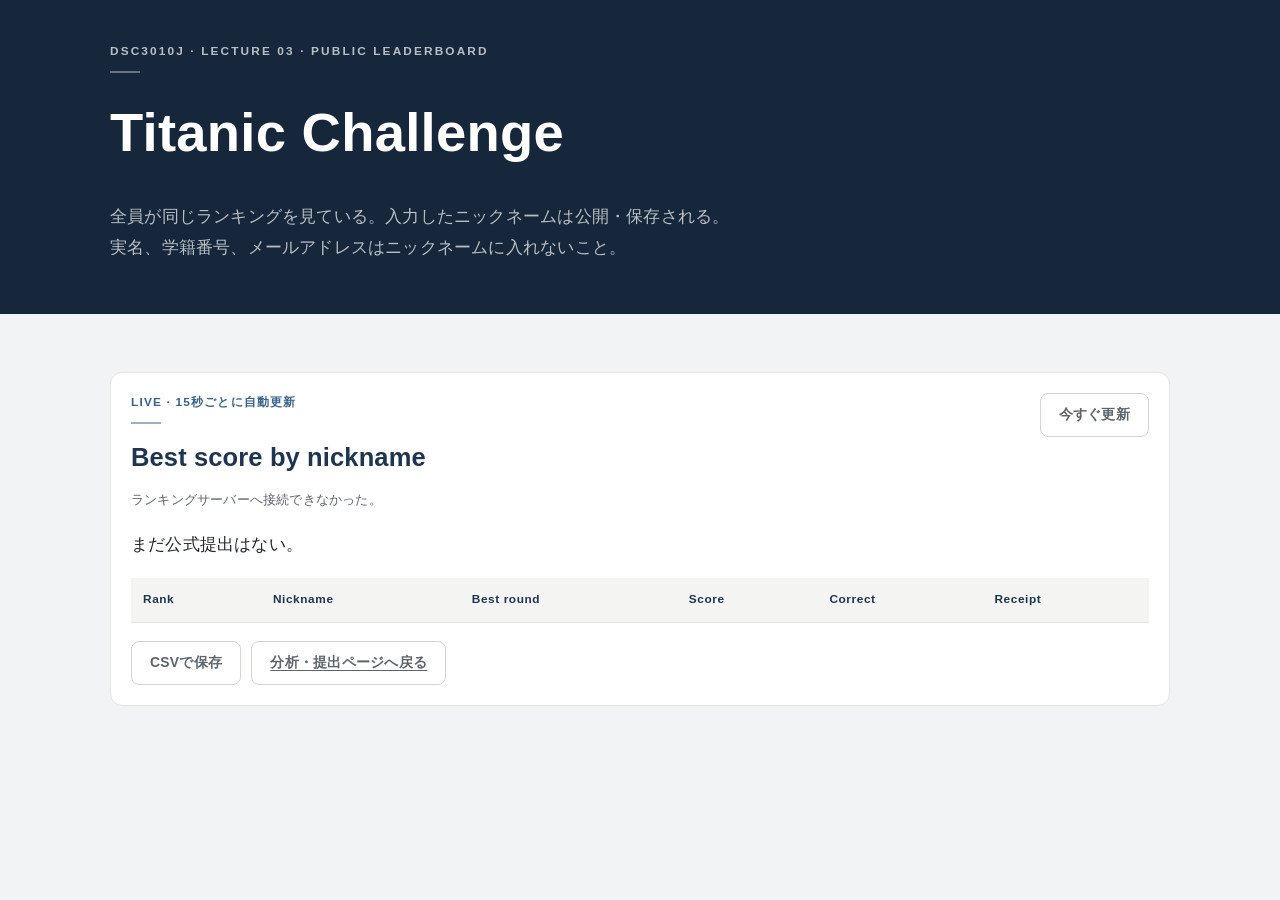
==== commit a8bce17c: "Remove 90-minute map and leaderboard filler sections Co-Authored-By: Claude Opus 5 (1M context) <nor" ====
--- a/docs/leaderboard.html
+++ b/docs/leaderboard.html
@@ -39,26 +39,6 @@
         <a class="button button--quiet" href="index.html#submit">分析・提出ページへ戻る</a>
       </div>
     </section>
-
-    <section class="concept-section" aria-labelledby="privacy-title">
-      <p class="section-label">PRIVACY</p>
-      <h2 id="privacy-title">アカウントではなく、公開ニックネーム</h2>
-      <div class="decision-grid">
-        <article><h3>保存する</h3><p>ニックネーム、Round、score、正解数、receipt、提出時刻</p></article>
-        <article><h3>別途集めない</h3><p>学籍番号・メールの入力欄、Google/GitHubアカウント連携、提出CSV</p></article>
-        <article><h3>低stakes</h3><p>匿名名の所有権は確認しない。競争は学習のためで、成績評価には使わない。</p></article>
-      </div>
-    </section>
-
-    <section class="concept-section" aria-labelledby="awards-title">
-      <p class="section-label">DEBRIEF</p>
-      <h2 id="awards-title">最高score以外も称える</h2>
-      <div class="decision-grid">
-        <article><h3>Best hypothesis</h3><p>データと変更理由が最もよくつながっていたチーム</p></article>
-        <article><h3>Best record</h3><p>変更前の予想と提出後の振り返りが明確だったチーム</p></article>
-        <article><h3>Best question</h3><p>乗客表の外に必要な情報を最も鋭く挙げたチーム</p></article>
-      </div>
-    </section>
   </main>
 
   <script src="competition-data.js?v=20260827-beginner1"></script>
--- a/docs/styles.css
+++ b/docs/styles.css
@@ -1308,7 +1308,6 @@
 .class-timeline > h2,
 .data-guide > h2,
 .model-primer > h2 {
-  max-width: 29ch;
   margin: 4px 0 14px;
   color: var(--navy);
   font-size: clamp(1.5rem, 3.4vw, 2.2rem);
@@ -2603,7 +2602,6 @@
 .data-first > h2,
 .workspace-explainer > h2,
 .submission-builder > h2 {
-  max-width: 31ch;
   margin: 0 0 14px;
   color: var(--navy);
   font-size: clamp(1.55rem, 3.6vw, 2.2rem);
@@ -2868,6 +2866,21 @@
   font-size: 0.76rem;
 }
 
+.column-list-title {
+  margin: 30px 0 10px;
+  color: var(--navy);
+  font-size: 1.08rem;
+}
+
+.competition-analogy--plain article > small {
+  display: block;
+  margin-bottom: 7px;
+  color: var(--ink-soft);
+  font-size: 0.76rem;
+  font-weight: 700;
+  line-height: 1.5;
+}
+
 .competition-analogy--plain article:last-of-type { border-top-color: var(--moss); }
 
 .accuracy-explained {
@@ -2907,7 +2920,7 @@
 
 .workspace-flow ol {
   display: grid;
-  grid-template-columns: repeat(5, minmax(0, 1fr));
+  grid-template-columns: repeat(6, minmax(0, 1fr));
   gap: 28px;
   margin: 0;
   padding: 0;
